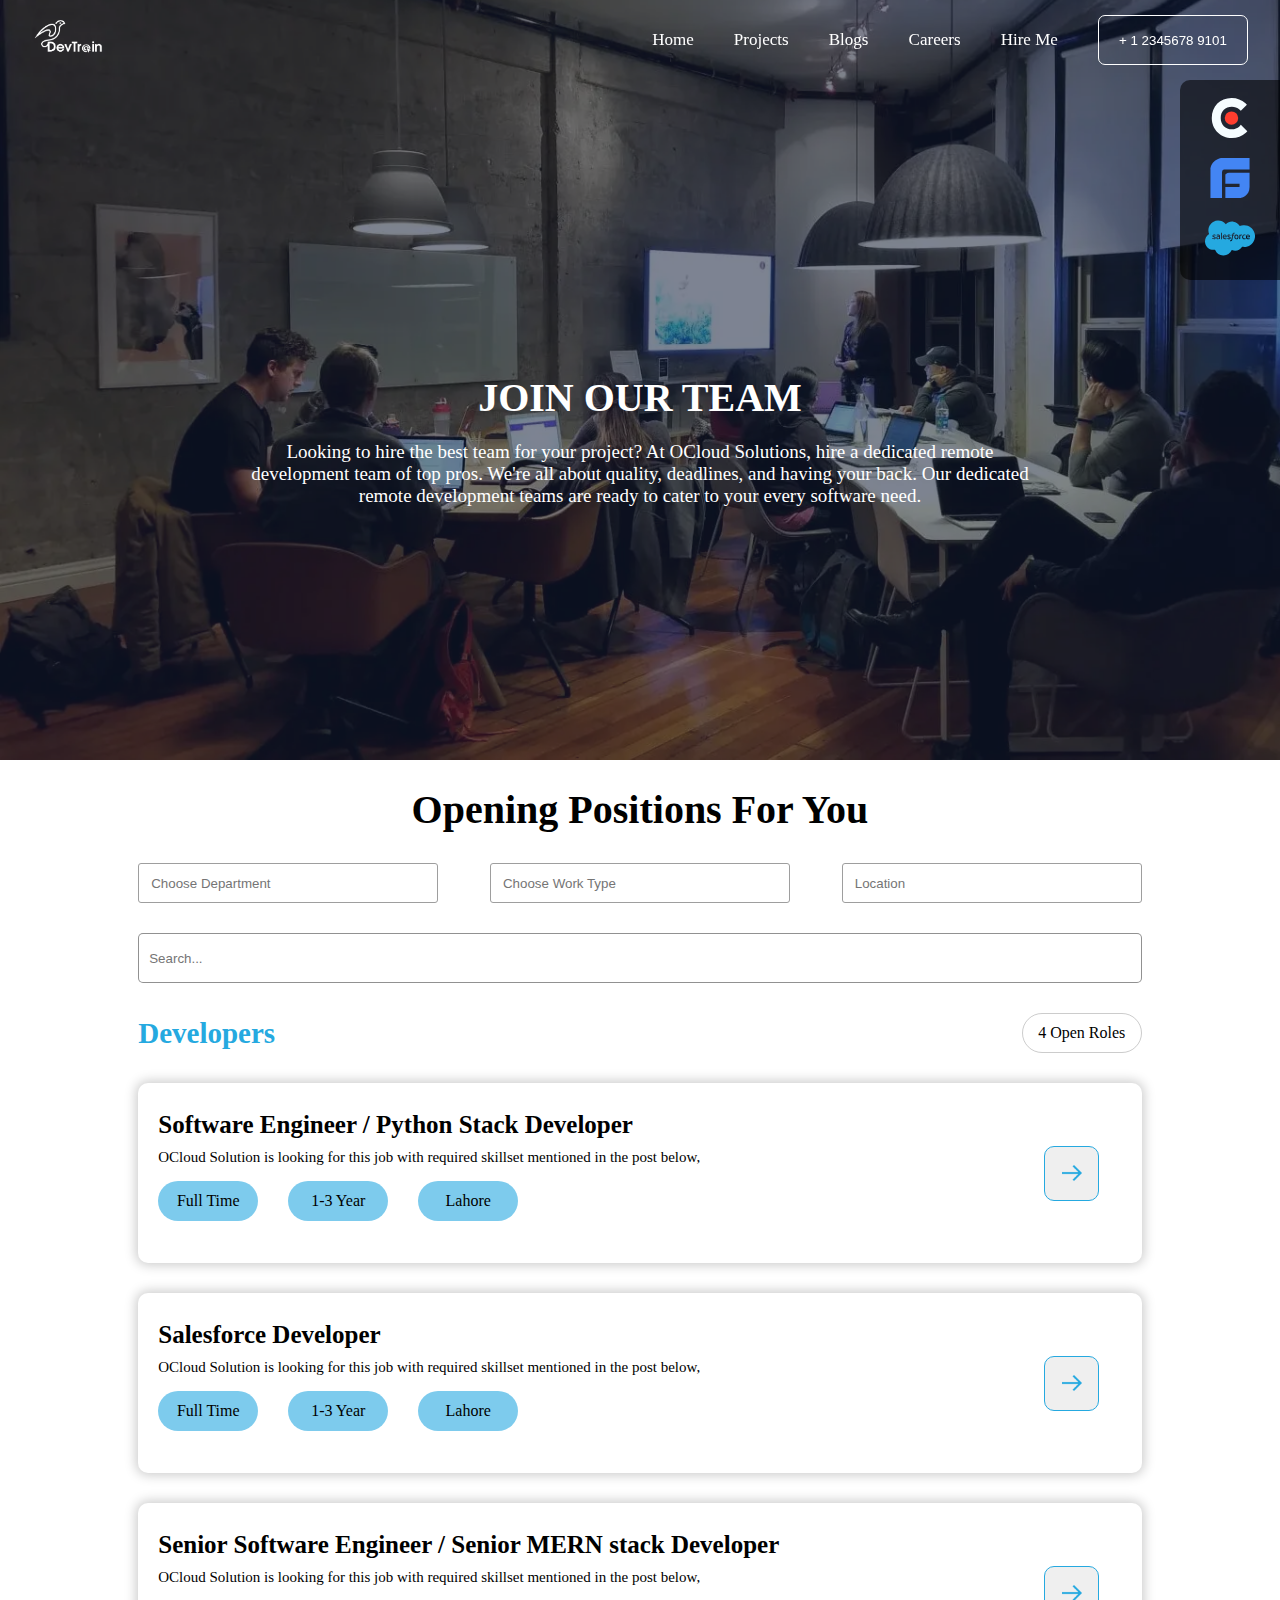
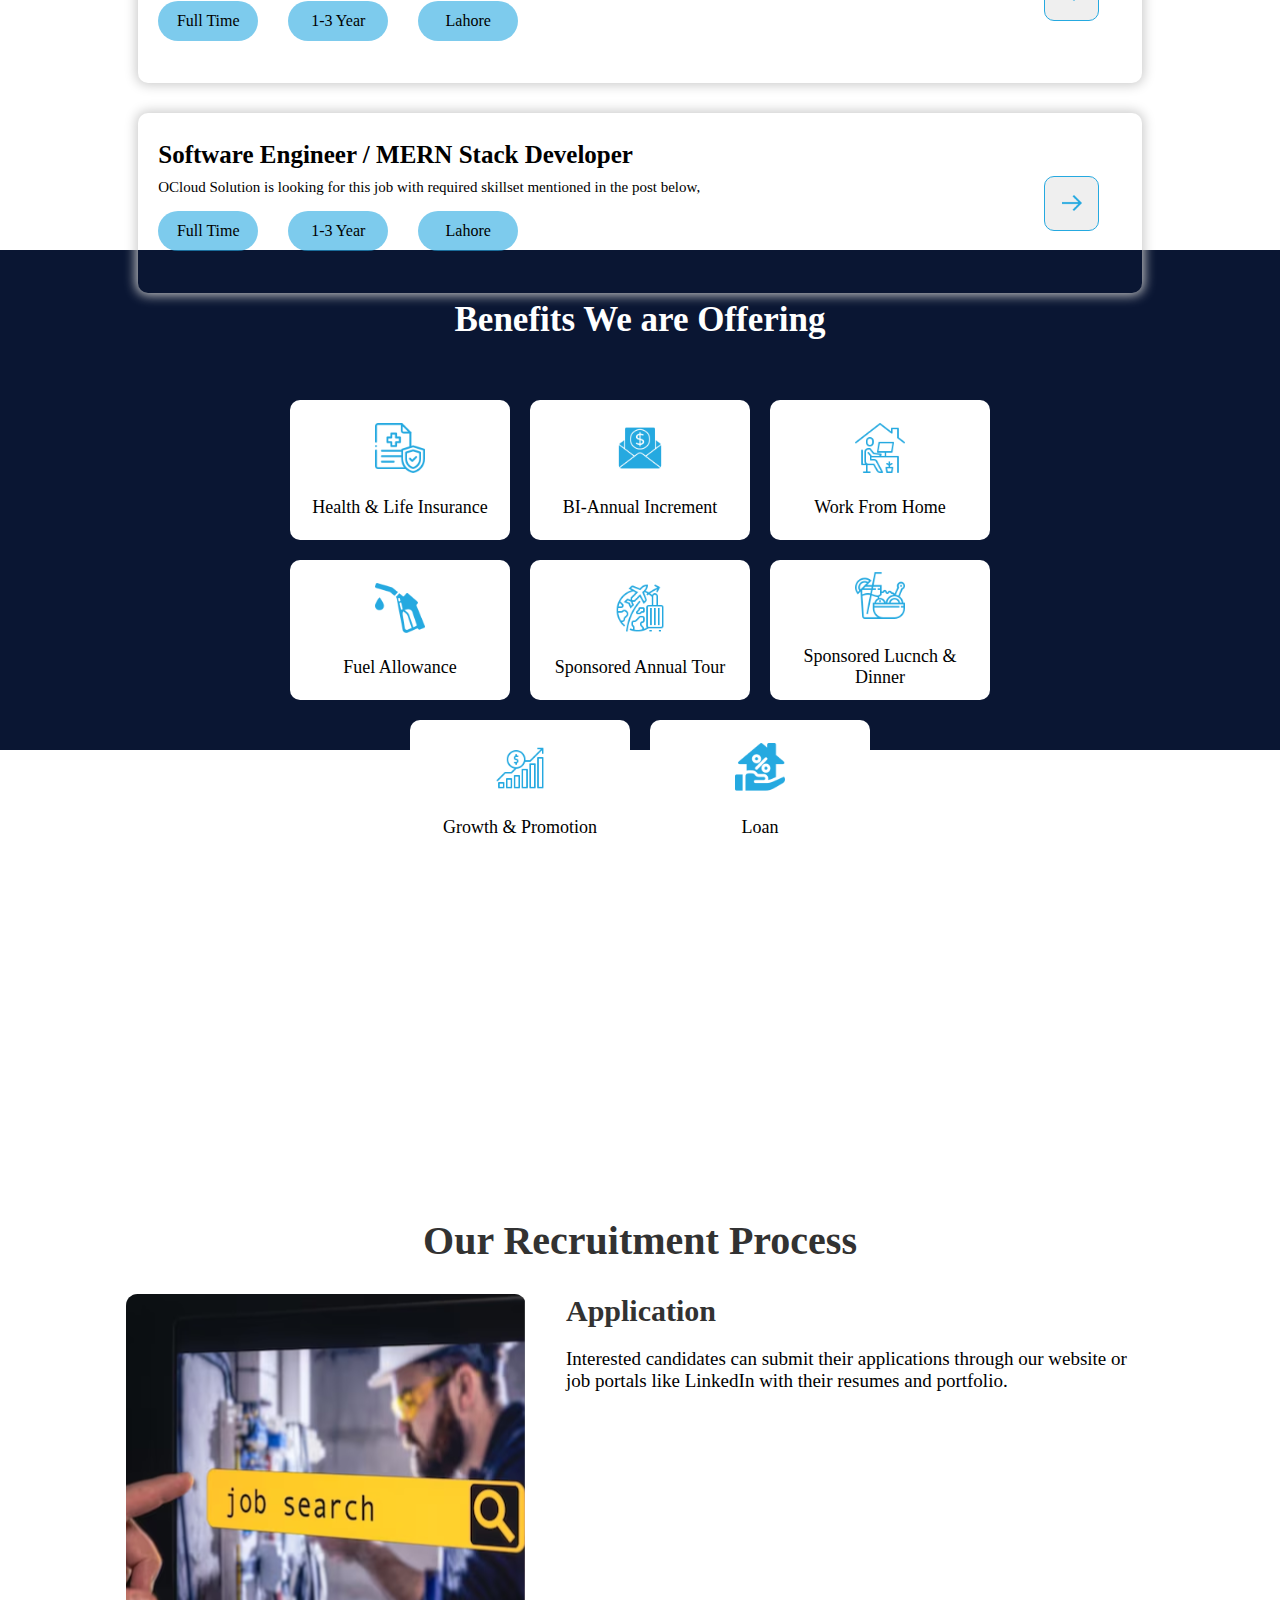
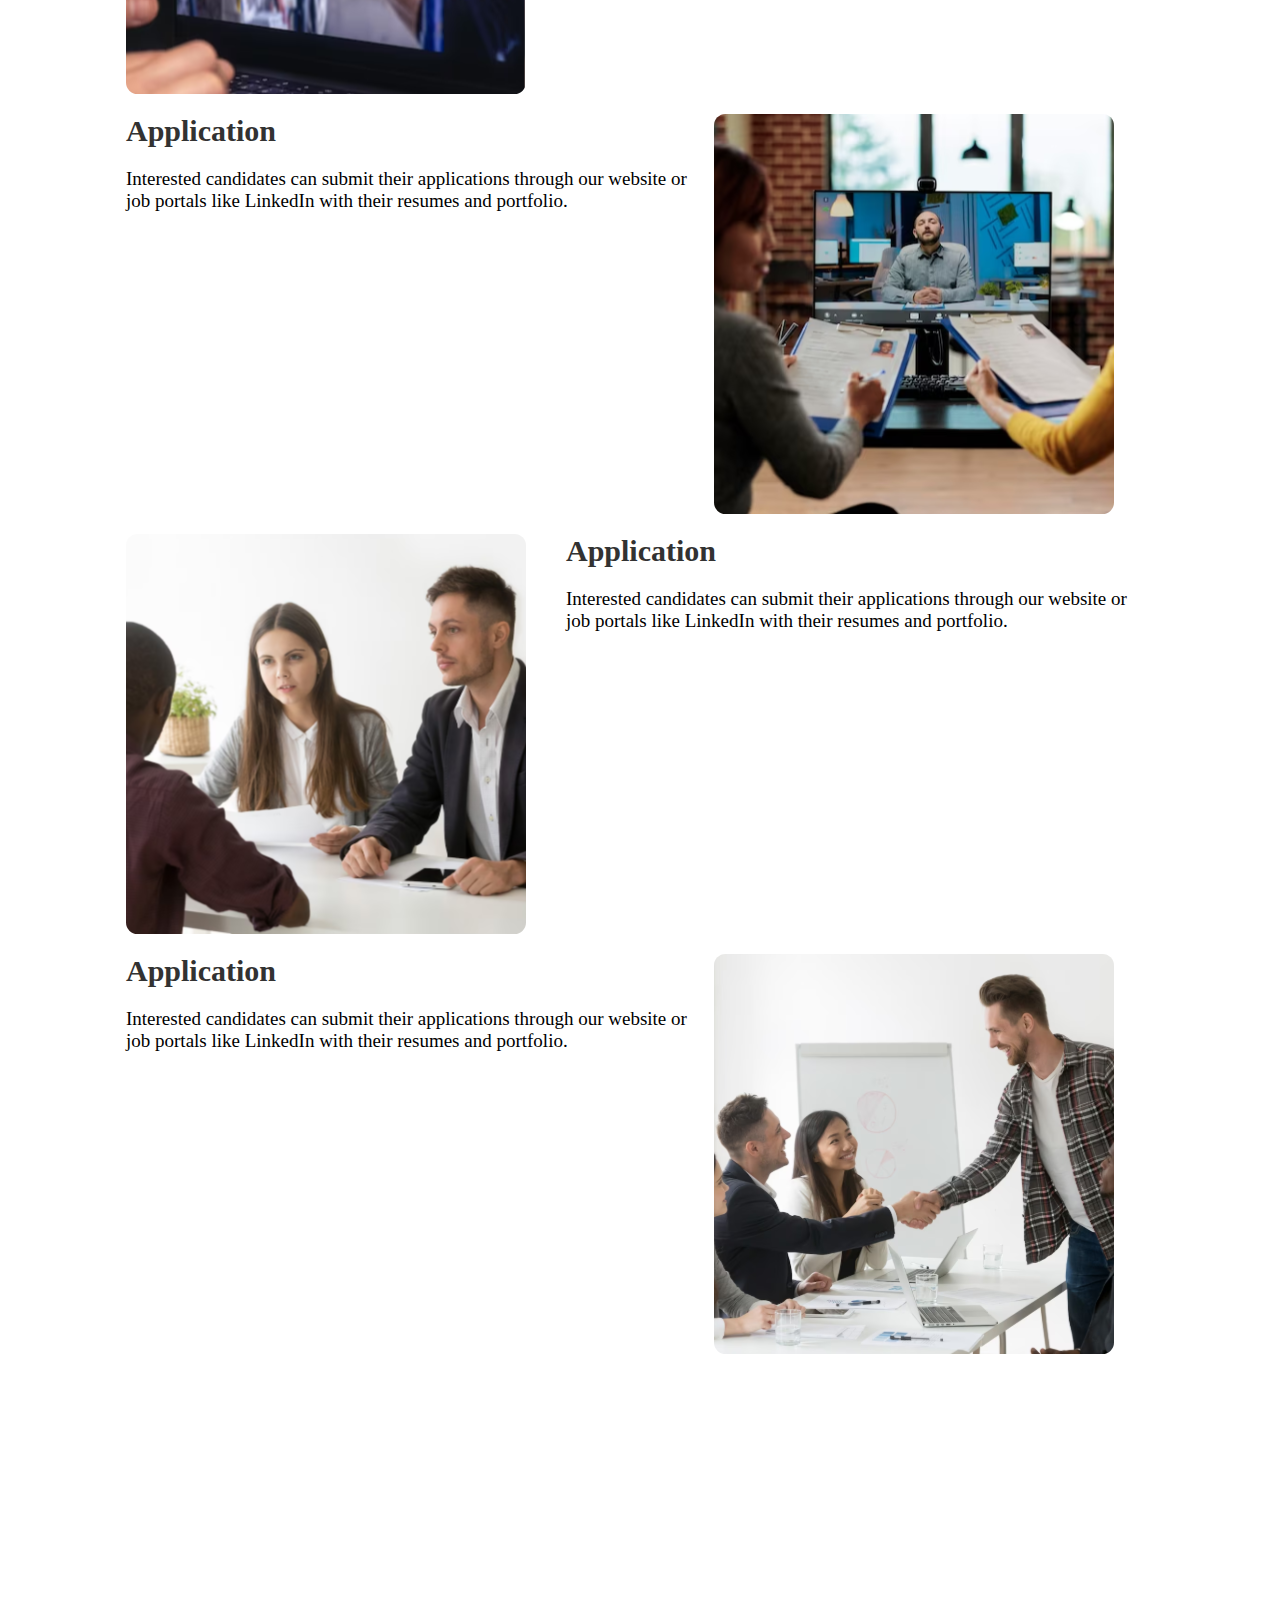
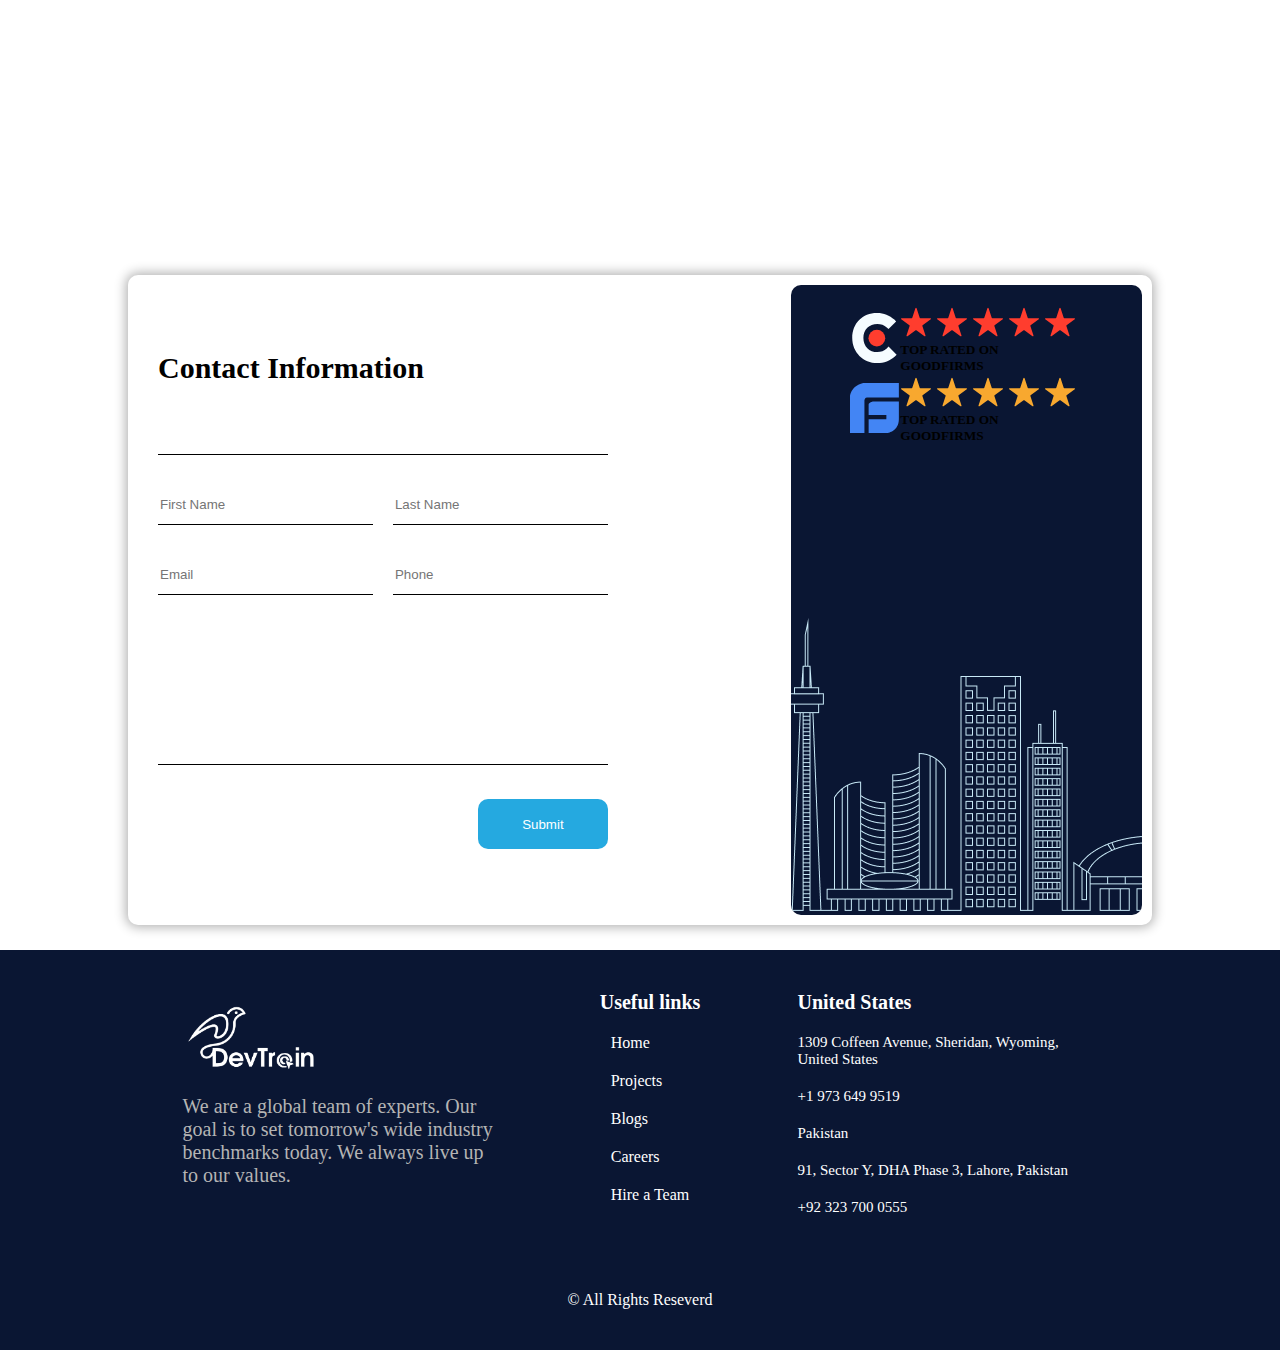
==== career.html @ 9d8e7902 "Add files via upload" ====
<!DOCTYPE html>
<html lang="en">
<head>
    <meta charset="UTF-8">
    <meta name="viewport" content="width=device-width, initial-scale=1.0">
    <title>Document</title>
    <link rel="stylesheet" href="career.css">
</head>
<body>
    <header id="header">
        <nav id="nav">
            <div class="logo">
                <img src="images/Full white logo.png" alt=""> 
            </div>
            <div class="nav-links">
                <ul>
                    <li class="li-item"><a class="btn" href="index.html">Home</a></li>
                    <li class="li-item"><a class="btn" href="project.html">Projects</a></li>
                    <li class="li-item"><a class="btn" href="#">Blogs</a></li>
                    <li class="li-item"><a class="btn" href="career.html">Careers</a></li>
                    <li class="li-item"><a class="btn" href="hire.html">Hire Me</a></li>
                    <li class="li-item"><button class="button">
                        <div>
                            + 1 2345678 9101 
                        </div>
                    </button></li>
                </ul>
            </div>
        </nav>
    </header>



<main>

    <section id="hero">
        <div class="hero">
            <div class="inner-hero">
                <div class="hero-layer">
                    <div class="hero-text">
                        <h2>
                            
                            
                            
                            
                            
                            JOIN OUR TEAM
                            
                            
                            
                            
                            
                            </h2>
                            <span>
                                Looking to hire the best team for your project? At OCloud Solutions, hire a dedicated remote development team of top pros. We're all about quality, deadlines, and having your back. Our dedicated remote development teams are ready to cater to your every software need.
                            </span>
                           
                    </div>
                </div>
            </div>
        </div>
    </section>


<section id="root">
    <div class="root">
        <div class="root-heaing">
            <h2>Opening Positions For You</h2>
        </div>
        <div class="root-content">
            <div class="first">
                <div class="form-input">
                    <input list="mylist" placeholder="Choose Department" name="lis">
                    <datalist id="mylist">
<option value="Administration"></option>
<option value="blog/AI-ML"></option>
<option value="blog/AWS"></option>
<option value="blog/Buisness Transformation"></option>
<option value="blog/cloud Development"></option>
                    </datalist>
                </div>
                <div class="form-input">
                    <input list="mylist1" name="li1" placeholder="Choose Work Type">
                    <datalist id="mylist1">
                        <option value="Web Development">
                        <option value="App Development">
                        <option value="Digital Marketing">
                        <option value="Other">
                    </datalist>
                </div>
                <div class="form-input">
                    <input list="mylist2" name="li2" placeholder="Location">
                    <datalist id="mylist2">
                        <option value="Lahore">
                    </datalist>
                </div>
            </div>
            <div class="second">
                <input type="search" placeholder="Search..." >
            </div>
        </div>
        <div class="root-cards">
            <div class="card-heading">
                <div class="first">

                    <h2>Developers</h2>
                </div>
<div class="second">
  <span>4 Open Roles</span>
</div>
              </div>
            <div class="root-cards2">

             <div class="root-card">
                <div class="first-content">
<div class="first">
    <h4>Software Engineer / Python Stack Developer
    </h4>
    <span>
        OCloud Solution is looking for this job with required skillset mentioned in the post below,


    </span>
</div>
<div class="second">
    <div class="second-card">Full Time</div>
    <div class="second-card">1-3 Year </div>
    <div class="second-card">Lahore</div>
</div>
                </div>
                <div class="second-content">
                    <button>
<img src="right-arrow.png" alt="">
                    </button>
                </div>
             </div>


             <div class="root-card">
                <div class="first-content">
<div class="first">
    <h4>Salesforce Developer</h4>
    <span>
        OCloud Solution is looking for this job with required skillset mentioned in the post below,


    </span>
</div>
<div class="second">
    <div class="second-card">Full Time</div>
    <div class="second-card">1-3 Year </div>
    <div class="second-card">Lahore</div>
</div>
                </div>
                <div class="second-content">
                    <button>
<img src="right-arrow.png" alt="">
                    </button>
                </div>
             </div>



             <div class="root-card">
                <div class="first-content">
<div class="first">
    <h4>Senior Software Engineer / Senior MERN stack Developer</h4>
    <span>
        OCloud Solution is looking for this job with required skillset mentioned in the post below,


    </span>
</div>
<div class="second">
    <div class="second-card">Full Time</div>
    <div class="second-card">1-3 Year </div>
    <div class="second-card">Lahore</div>
</div>
                </div>
                <div class="second-content">
                    <button>
<img src="right-arrow.png" alt="">
                    </button>
                </div>
             </div>






             <div class="root-card">
                <div class="first-content">
<div class="first">
    <h4>Software Engineer / MERN Stack Developer</h4>
    <span>
        OCloud Solution is looking for this job with required skillset mentioned in the post below,


    </span>
</div>
<div class="second">
    <div class="second-card">Full Time</div>
    <div class="second-card">1-3 Year </div>
    <div class="second-card">Lahore</div>
</div>
                </div>
                <div class="second-content">
                    <button>
<img src="right-arrow.png" alt="">
                    </button>
                </div>
             </div>



            </div>
        </div>
    </div>
</section>



<section id="benifits">
    <div class="benifits">
        <div class="benifits-heading">
            <h2>Benefits We are Offering
            </h2>
        </div>
        <div class="benifits-cards">

<div class="card">
    <div class="card-img">
        <img src="health-insurance.png" alt="">
    </div>
    <div class="card-heading">
        <h5>Health & Life Insurance</h5>
    </div>
</div>



<div class="card">
    <div class="card-img">
        <img src="financial-mail.png" alt="">
    </div>
    <div class="card-heading">
        <h5>BI-Annual Increment</h5>
    </div>
</div>

<div class="card">
    <div class="card-img">
        <img src="work-from-home.png" alt="">
    </div>
    <div class="card-heading">
        <h5>Work From Home</h5>
    </div>
</div>
<div class="card">
    <div class="card-img">
        <img src="fuel (1).png" alt="">
    </div>
    <div class="card-heading">
        <h5>Fuel Allowance</h5>
    </div>
</div>

<div class="card">
    <div class="card-img">
        <img src="tourism.png" alt="">
    </div>
    <div class="card-heading">
        <h5>Sponsored Annual Tour</h5>
    </div>
</div>
<div class="card">
    <div class="card-img">
        <img src="dinner.png" alt="">
    </div>
    <div class="card-heading">
        <h5>Sponsored Lucnch & Dinner</h5>
    </div>
</div>
<div class="card">
    <div class="card-img">
        <img src="growth.png" alt="">
    </div>
    <div class="card-heading">
        <h5>Growth & Promotion</h5>
    </div>
</div>
<div class="card">
    <div class="card-img">
        <img src="loan.png" alt="">
    </div>
    <div class="card-heading">
        <h5>Loan</h5>
    </div>
</div>
        </div>
    </div>
</section>

<section id="blogs">
    <div class="blogs">
        <div class="blog-heading">
            <h2>Our Recruitment Process</h2>
        </div>
        <div class="blog-cards">
            <div class="blog-card">
                <div class="first">
                    <img src="blog-img/career-recruitment-application.svg" alt="">
                </div>
                <div class="second">
                    <h2>Application</h2>
                    <span>Interested candidates can submit their applications through our website or job portals like LinkedIn with their resumes and portfolio.</span>
                </div>
            </div>
            <div class="blog-card">
               
                <div class="second">
                    <h2>Application</h2>
                    <span>Interested candidates can submit their applications through our website or job portals like LinkedIn with their resumes and portfolio.</span>
                </div>
                <div class="first">
                    <img src="blog-img/career-recruitment-screening.svg" alt="">
                </div>
            </div>

            <div class="blog-card">
                <div class="first">
                    <img src="blog-img/career-recruitment-technical-interview.svg" alt="">
                </div>  
                <div class="second">
                    <h2>Application</h2>
                    <span>Interested candidates can submit their applications through our website or job portals like LinkedIn with their resumes and portfolio.</span>
                </div>
             
            </div>


            <div class="blog-card">
                
                <div class="second">
                    <h2>Application</h2>
                    <span>Interested candidates can submit their applications through our website or job portals like LinkedIn with their resumes and portfolio.</span>
                </div>
                <div class="first">
                    <img src="blog-img/career-recruitment-onboarding.svg" alt="">
                </div> 
            </div>
        </div>
    </div>
</section>









    <section id="contact">
        <div class="contact">
            <div class="contact_1">
                <div class="contact-heading">
                    <h2>Contact Information</h2>
                </div>
                <div class="contact-form">
                    <div class="form-input">
                        <input list="mylist" name="list" id="list">
                        <datalist id="mylist">
    <option value="Web Development">
    <option value="App Development">
    <option value="Artificial intelligence">
                        </datalist>
                    </div>
                    <div class="form-input">
                        <input type="text" placeholder="First Name">
                        <input type="text" placeholder="Last Name">
                    </div>
                    <div class="form-input">
                        <input type="email" placeholder="Email">
                        <input type="tel" placeholder="Phone">
                    </div>
                    <div class="form-input">
                        <textarea name="" id="">
    
                        </textarea>
                    </div>
                    <div class="form-input">
                        <button>Submit</button>
                    </div>
                </div>
            </div>
            <div class="contact_2">
    <div class="group1">
        <div class="img">
            <div clas="first">
            <img src="images/tag_icon_clutch.svg" alt="">
        </div>
        <div class="content">
            <div class="content-img">
                <img src="images/red_star.svg" alt="">
                <img src="images/red_star.svg" alt="">
                <img src="images/red_star.svg" alt="">
                <img src="images/red_star.svg" alt="">
                <img src="images/red_star.svg" alt="">
            </div>
            <h5>TOP RATED ON GOODFIRMS</h5>
        </div>
    </div>
    <div class="img">
        <div clas="first">
        <img src="images/tag_icon_good_firms.svg" alt="">
    </div>
    <div class="content">
        <div class="content-img">
            <img src="images/yellow_star.svg" alt="">
            <img src="images/yellow_star.svg" alt="">
            <img src="images/yellow_star.svg" alt="">
            <img src="images/yellow_star.svg" alt="">
            <img src="images/yellow_star.svg" alt="">
        </div>
        <h5>TOP RATED ON GOODFIRMS</h5>
    </div>
    </div>
    </div>
    <div class="group2">
        <img src="contact_form_buildings.png" alt="">
    </div>
            </div>
        </div>
    </section>
</main>


<footer id="footer">
    <div class="footer">
        <div class="links">
            <div class="foot-logo"><img src="images/Full white logo.png" alt=""></div>
            <div class="foot-text">
                <p>We are a global team of experts. Our goal is to set tomorrow's wide industry benchmarks today. We always live up to our values.</p>
            </div>
        </div>
        <div class="links">
            <h5>Useful links</h5>
            <div class="links-item">
                <a href="#">Home</a>
                <a href="#">Projects</a>
                <a href="#">Blogs</a>
                <a href="#">Careers</a>
                <a href="#">Hire a Team</a>
            </div>
        </div>
        <div class="links">
            <h5>United States</h5>
            <div class="links-item">
                <span>1309 Coffeen Avenue,
                    Sheridan, Wyoming, United States
                    </span>
                    <span>
                        +1 973 649 9519

                    </span>
                    <span>Pakistan</span>
                    <span>
                        91, Sector Y,
DHA Phase 3, Lahore, Pakistan
                    </span>
                    <span>+92 323 700 0555
                    </span>
            </div>
        </div>
    </div>
    <div class="footer1">
        <span>&copy; All Rights Reseverd</span>
    </div>
</footer>


<div id="side">
    <div class="side">
        <div class="img"> <img src="images/tag_icon_clutch.svg" alt=""></div>
        <div class="img"> <img src="images/goodfirms_footer.svg" alt=""></div>
        <div class="img"> <img src="images/home_deal_salesforce_icon.svg" alt=""></div>
    </div>
</div>


    <script src="index.js"></script>
</body>
</html>
---- career.css ----
*{
    margin: 0;
    padding: 0;
    box-sizing: border-box;
}
#header{
    height: 80px;
    width: 100%;
    display: flex;
    justify-content: center;
    align-items: center;
    position: fixed;
    top: 0;
    z-index: 1999;
    
}
#header.active{
    background-color: white;
    box-shadow: 0px 2px 10px 1px rgb(95, 95, 95);
}

#header #nav{
    display: flex;
    justify-content: space-between;
 align-items: center;
    width: 95%;
}
#header #nav .logo img{
height: 80px;
width: 80px;
object-fit: contain;
}
#header #nav .nav-links{
    width: 49%;
}
#header #nav .nav-links ul{
    display: flex;
    /* width: 70%; */
    justify-content: space-between;
    align-items: center;
}
#header #nav .nav-links ul li{
    list-style: none;
}
#header #nav .nav-links ul li a{
    font-size: 17px;
    text-decoration: none;
    color:white;
}
#header #nav .nav-links ul li a.active {
    color: black;
}
#header #nav .nav-links ul li button{
    height: 50px;
    width: 150px;
    background: transparent;
border-radius: 7px;
color: rgb(255, 255, 255);
border: 1px solid rgb(255, 255, 255);
cursor: pointer;
}

#header #nav .nav-links ul li button.active {
    border: 2px solid  rgb(37,169,224);
    color:  rgb(37,169,224);
}
#header #nav .nav-links ul li button:hover{
    background-color: rgb(37,169,224);
    color: white;



    border-radius: 5px;
    border: 1px solid  rgb(37,169,224);
}
#hero{
    height: 700px;
width: 100%;
display: flex;
justify-content: center;
align-items: center;    
}
.hero{
    position: absolute;
    top: 0;
    height: 80%;
    width: 100%;
    display: flex;
    justify-content: center;
    align-items: center;
}




.inner-hero {
    background: url(careeimages/image.png);
    background-size: cover;
    background-repeat: no-repeat;
    display: flex;
    justify-content: center;
    align-items: center;
    height: 800px;
    width: 100%;
}
.hero-layer{
    height: 100%;
    width: 100%;
    background-color: rgba(19, 30, 56, 0.548);
    display: flex;
    justify-content: center;
    flex-direction: column;
    align-items: center;
}
.hero-text{
 display: flex;
 flex-direction: column;
 width: 800px;
 position: relative;
 top: 80px;
 /* height: 400px; */
 align-items: center;
 text-align: center;
 gap: 20px;
}



.hero-text h2{
        font-size: 40px;
        color: white;
     
}
.hero-text span{
    font-size: 19px;
    color: white;
}


#root{
    height: 1150px;
    width: 100%;
    display: flex;
    justify-content: center;
    align-items: center;
}
.root{
    height: 85%;
    width: 98%;
    display: flex;
    justify-content: start;
    align-items: center;
    flex-direction: column;
    gap: 30px;
}
.root-heaing h2{
    font-size: 40px;
}
.root-content{
    display: flex;
    flex-direction: column;
align-items: center;
gap: 30px;
width: 100%;
}
.root-content .first{
    display: flex;
    justify-content: space-between;
    width:80%;
}

.root-content .first .form-input{
    /* width: 30%; */
}

.root-content .first .form-input input{
    height: 40px ;
    width: 300px;
    border: 1px solid rgb(158, 158, 158);
padding-left: 12px;
border-radius: 3px;
}







.root-content  .second{
    width: 80%;
    input{
        width: 100%;
        height: 50px;
        border: 1px solid rgba(112, 112, 112, 0.767);
        padding-left: 10px;
        border-radius: 5px;
    }
}

















.root-cards{
    width: 80%;
}

.root-cards  .card-heading{
    display: flex;
    justify-content: space-between;
    align-items: center;
}







.root-cards  .card-heading h2{
    color: rgb(37,169,224);
    font-size: 29px;
}
.root-cards  .card-heading .second{
    height: 40px;
    width: 120px;
    display: flex;
    justify-content: center;
    align-items: center;
    border: 1px solid rgba(128, 128, 128, 0.404);
border-radius: 50px;
}
.root-cards{
    width: 80%;
    display: flex;
    flex-direction: column;
    gap: 30px;
}
.root-cards2{
    height: 100vh;
    width: 100%;
display: flex;
flex-direction: column;
gap: 30px;
}
.root-card{
    width: 100%;
    /* border: 1px solid black; */
    height: 180px;
    border-radius: 10px;
    box-shadow: 0px 0px 12px 2px rgb(202, 202, 202);
    display: flex;
    justify-content: space-between;
    align-items: center;
    ;padding: 20px;
}
.root-card .first-content .first{
    display: flex;
    flex-direction: column;
    gap: 10px;
}
.root-card .first-content .first h4{
    font-size: 25px;
}

.root-card .first-content .first span{
    font-size: 15px;
    
}
.root-card .first-content .second{
    display: flex;
    align-items: center;
    height: 70px;
    gap: 30px;
}

.root-card .first-content .second .second-card{
    height: 40px;
    width: 100px;
    background-color:  rgba(37, 168, 224, 0.596);
    display: flex;
    justify-content: center;
    align-items: center;
    border-radius: 30px;
}
.second-content{
    height: 100%;
    width: 100px;
    display: flex;
    justify-content: center;
    align-items: center;
}
.second-content button{
height: 55px;
width: 55px;
border:  1.5px solid #25A9E0;
display: flex;
justify-content: center;
align-items: center;
border-radius: 10px;
cursor: pointer;
}
.second-content button img{
    height: 20px;
    width: 20px;
}




#benifits{
    height: 500px;
    width: 100%;
    display: flex;
background-color: rgb(10,22,51);
    justify-content: center;
    align-items: center;
}




.benifits{
    display: flex;
    flex-direction: column;
    justify-content: center;
    align-items: center;
    /* gap: 10px; */
    height: 90%;
    width: 80%;
}
.benifits .benifits-heading{
    height: 100px;
}

.benifits .benifits-heading h2{
    font-size: 35px;
    color: white;
}
.benifits .benifits-cards{
    display: flex;
    flex-direction: row;
    justify-content:center ;
    flex-wrap: wrap;
    gap: 20px;
    width: 90%;
    height: 300px;
}





.benifits .benifits-cards  .card{
    display: flex
    ;
    flex-direction: column;
    justify-content: center;
    gap: 20px;
    align-items: center;
    width: 220px;
    height: 140px;
    background-color: white;
    padding: 10px;
    border-radius: 10px;
    text-align: center;
}

.benifits .benifits-cards  .card .card-img img{
    height: 50px;
}
.benifits .benifits-cards  .card .card-heading h5{
    font-size: 18px;
    font-weight: 400;
}

#contact{
    height: 700px;
    width: 100%;
    display: flex;
    justify-content: center;
    align-items: center;
}















#blogs{
    height: 300vh;
    width: 100%;
    display: flex;
    justify-content: center;
    flex-direction: column;
    justify-content: center;
}
.blogs{
    height: 90%;
    width: 100%;
    display: flex;
    flex-direction: column;
    justify-content: center;
    align-items: center;
    text-align: center;
}





.blogs .blog-heading h2{
    font-size: 40px;
    color: rgb(50,50,50);
}

.blog-cards{
    height: auto;
    display: flex;
    flex-direction: column;
    padding: 30px;
    gap: 20px;
    width: 85%;
}

.blog-cards .blog-card{
    display: flex;
    justify-content: space-between;
    align-items: start;
width: 100%;
height: 400px;
text-align: start;
}
.blog-cards .blog-card  .first img{
height: 100%;
width: 400px;
object-fit: cover;
margin-right: 40px;
}
.blog-cards .blog-card .second{
    display: flex;
    flex-direction: column;
    gap: 20px;
}
.blog-cards .blog-card .second h2{
    font-size: 30px;
    color: rgb(50,50,50);
}


.blog-cards .blog-card .second span{
    font-size: 19px;

}













.contact{
    height: 650px;
    width: 80%;
    box-shadow: 0px 0px 12px 2px rgb(175, 175, 175);
    display: flex;
    justify-content:space-between;
    align-items: center;
    padding: 10px;
    border-radius: 10px;
}
.contact .contact_1{
    width: 60%;
    display: flex;
flex-direction: column;
    justify-content: center;
    align-items: start;
    height: 80%;
    gap: 30px;
    padding: 20px;
}
input,textarea{
    outline: none;
    border: none;
}



.contact .contact_2{
    width: 35%;
    height: 100%;
    background-color: rgb(10,22,51);
    border-radius: 10px;
    display: flex;
    justify-content: space-between;
    align-items: center;
    flex-direction: column;
    overflow: hidden;
    padding-top: 20px;
}


.contact .contact_2 .group2 img{
object-fit: cover;
}
.contact-heading{
    text-align: start;
}
.contact-heading h2{
    font-size: 30px;
}
.contact-form{
    height: 500px;
    width: 80%;
    display: flex;
    flex-direction: column;
    gap: 30px;
}
.contact-form .form-input{
    width: 100%;
}
.contact-form .form-input:nth-child(1) input{
    width: 100%;
    height: 40px;
    border: none;
    border-bottom: 1px solid black;
}

.contact-form .form-input:nth-child(2) {
    display: flex;
    gap: 20px;
    width: 100%;
    /* height: 40px; */
    /* border: none; */
    /* box-shadow:  0px 0px 6px 2px rgb(184, 184, 184); */
}

.contact-form .form-input:nth-child(2) input {
    display: flex;
    /* gap: 20px; */
    width: 49%;
    height: 40px;
    border: none;
    border-bottom: 1px solid black;
padding-left: 2px;
}


.contact-form .form-input:nth-child(3) {
    display: flex;
    gap: 20px;
    width: 100%;
    /* height: 40px; */
    /* border: none; */
    /* box-shadow:  0px 0px 6px 2px rgb(184, 184, 184); */
}

.contact-form .form-input:nth-child(3) input {
    display: flex;
    /* gap: 20px; */
    width: 49%;
    height: 40px;
    border: none;
    border-bottom: 1px solid black;
    padding-left: 2px;
}
.contact .contact_2{
    width: 35%;
}
.contact-form .form-input:nth-child(4){
    width: 100%;
}
.contact-form .form-input:nth-child(4) textarea{
    height: 140px;
    
    width: 100%;
    border-top:none;
    border-left: none;
    border-right: none;
    border-bottom: 1px solid black;
    /* box-shadow:  0px 0px 6px 2px rgb(184, 184, 184); */
    resize: none;

}
.contact-form .form-input:nth-child(5) button{
    height: 50px;
    width: 130px;
    background-color: rgb(37,169,224); 
    border-radius: 10px;
    border: none;
    color: white;
}
.contact-form .form-input:nth-child(5){
    display: flex;
    justify-content: end;
    align-items: center;
    height: 50px;
}



.contact .contact_2 .group1{
    display: flex;
    flex-direction: column;

    justify-content: center;
    align-items: center;
}
.contact .contact_2 .group1 .img{
    display: flex;
    justify-content: space-between;
    align-items: center;
    width: 100%;
    height: 70px;
}
.contact .contact_2 .group1{
    height: 150px;
    width: 66%;
    display: flex;
    justify-content: start;
    align-items: center;

}
.contact .contact_2 .group1 .img img{
    height: 50px;
    width: 50px;
}
.contact .contact_2 .group1 .content .content-img img{
    height: 30px;
    width: 30px;
    margin: 1px;
}
.contact .contact_2 .group1 .content .content-img {

}





#footer{
    height: 400px;
    width: 100%;
    display: flex;
    justify-content: center;
    align-items: center;
    flex-direction: column;
    background-color: rgb(10,22,51);
    padding: 30px;
}
.footer{
    height: 70%;
    width: 75%;
    display: flex;
    flex-direction: row;
    gap: 30px;
    justify-content: space-between;
    align-items: start;
}
.footer .links .foot-logo img{
    height: 100px;
    width: 150px;
    object-fit: cover;
}
.footer .links .foot-text {
    width: 320px;
    font-size: 20px;
    color: rgb(180, 180, 180);
}
.footer .links .links-item{
    display: flex;
    flex-direction: column;
    gap: 20px;
}
.footer .links .links-item a{
    text-decoration: none
    ;
    color: white;
}
.footer .links:nth-child(2){
    display: flex;
    flex-direction: column;
    align-items: center;
    h5{
        font-size: 20px;
        color: white;margin-bottom: 20px;
    }
}

.footer .links:nth-child(3){
    display: flex;
    flex-direction: column;
    align-items: start;
    width: 300px;
h5{
        font-size: 20px;
        color: white;margin-bottom: 20px;
    }
    span{
        color: white;
        font-size: 15px;
    }
}
.footer1{
    height: 80px;
    width: 100%;
    display: flex;
    justify-content: center;
    align-items: end;
    color: white;
    font-size: 20ps;
}





#side{
    height: 200px;
    width: 100px;
    background-color: rgba(0, 0, 0, 0.568);
    position: fixed;
    top: 80px;
    right: 0;
    display: flex;
    justify-content: center;
    align-items: center;
    border-radius: 10px 0px 0px 10px;
}
.side{
    height: 90%;
    display: flex;
    flex-direction: column;
    justify-content: space-around;
    align-items: center;
}
.side .img img{
    height: 40px;
    width: 50px;
    cursor: pointer;
}
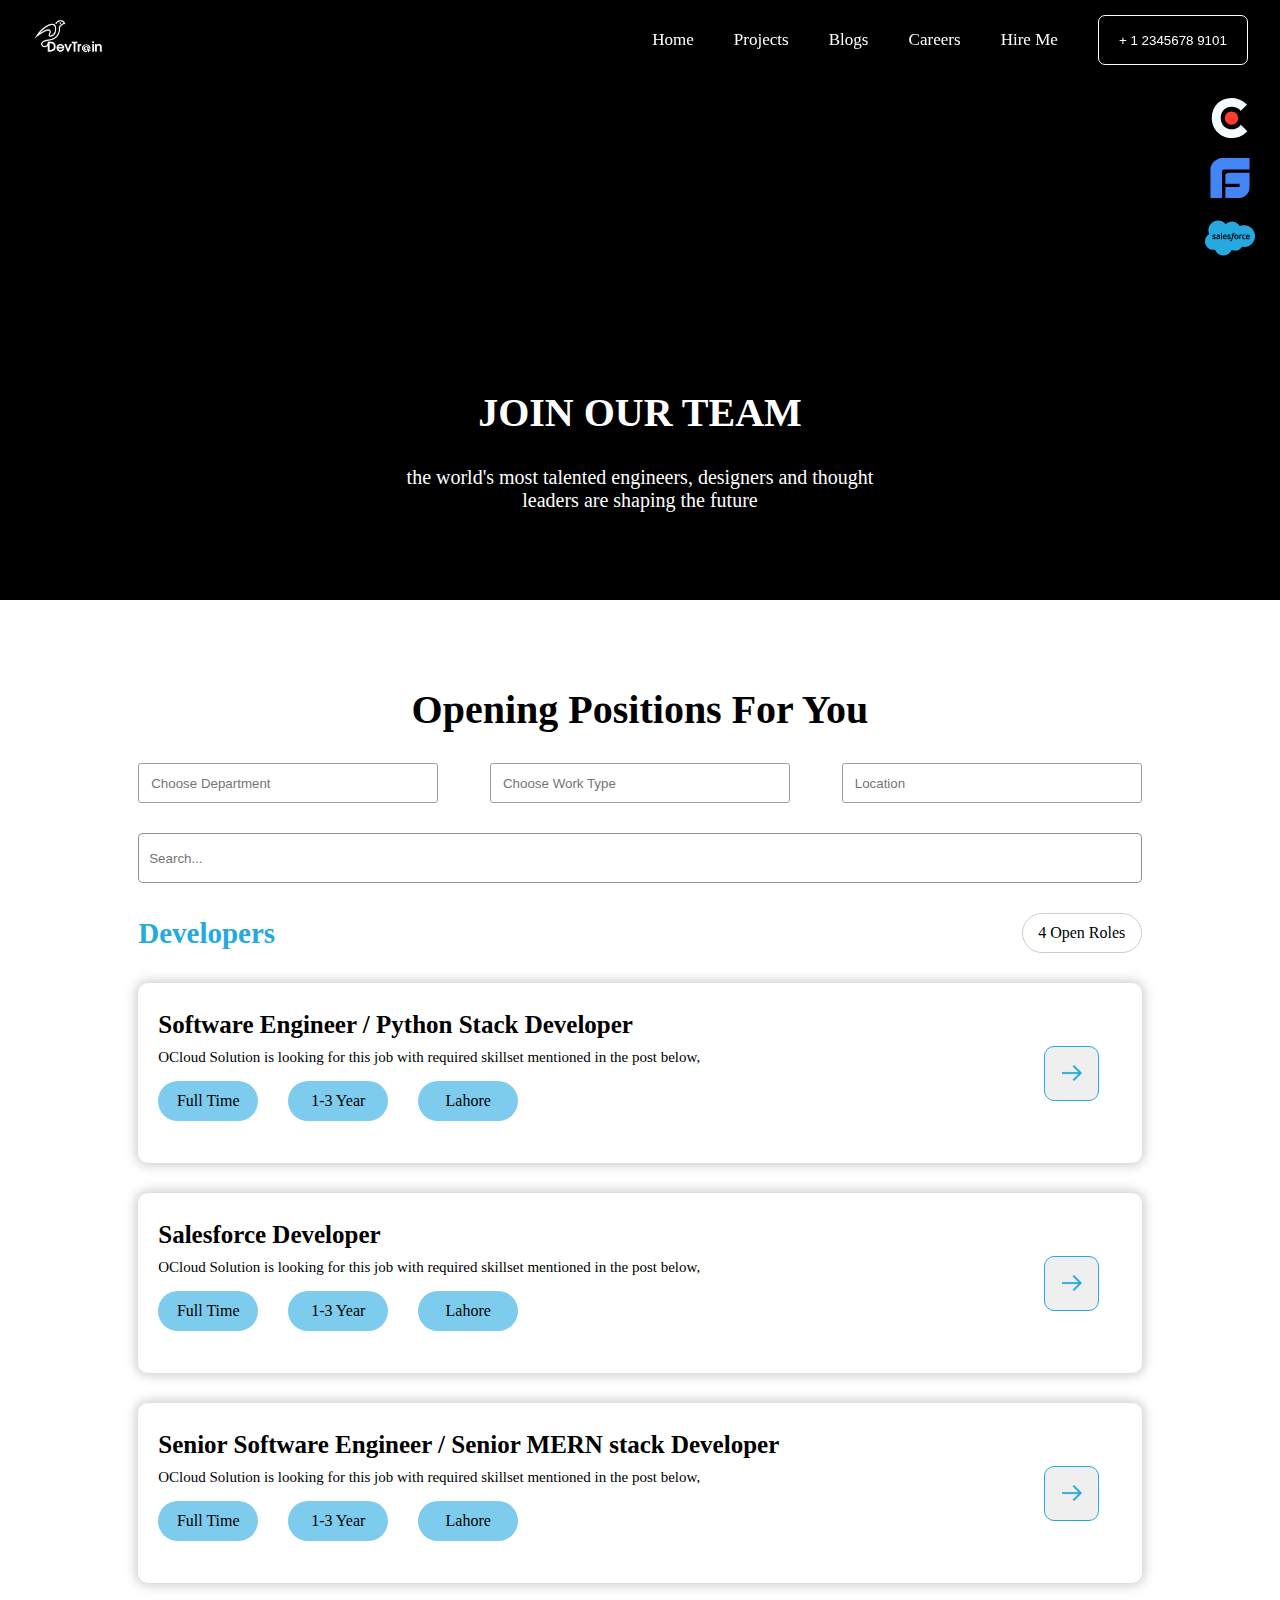
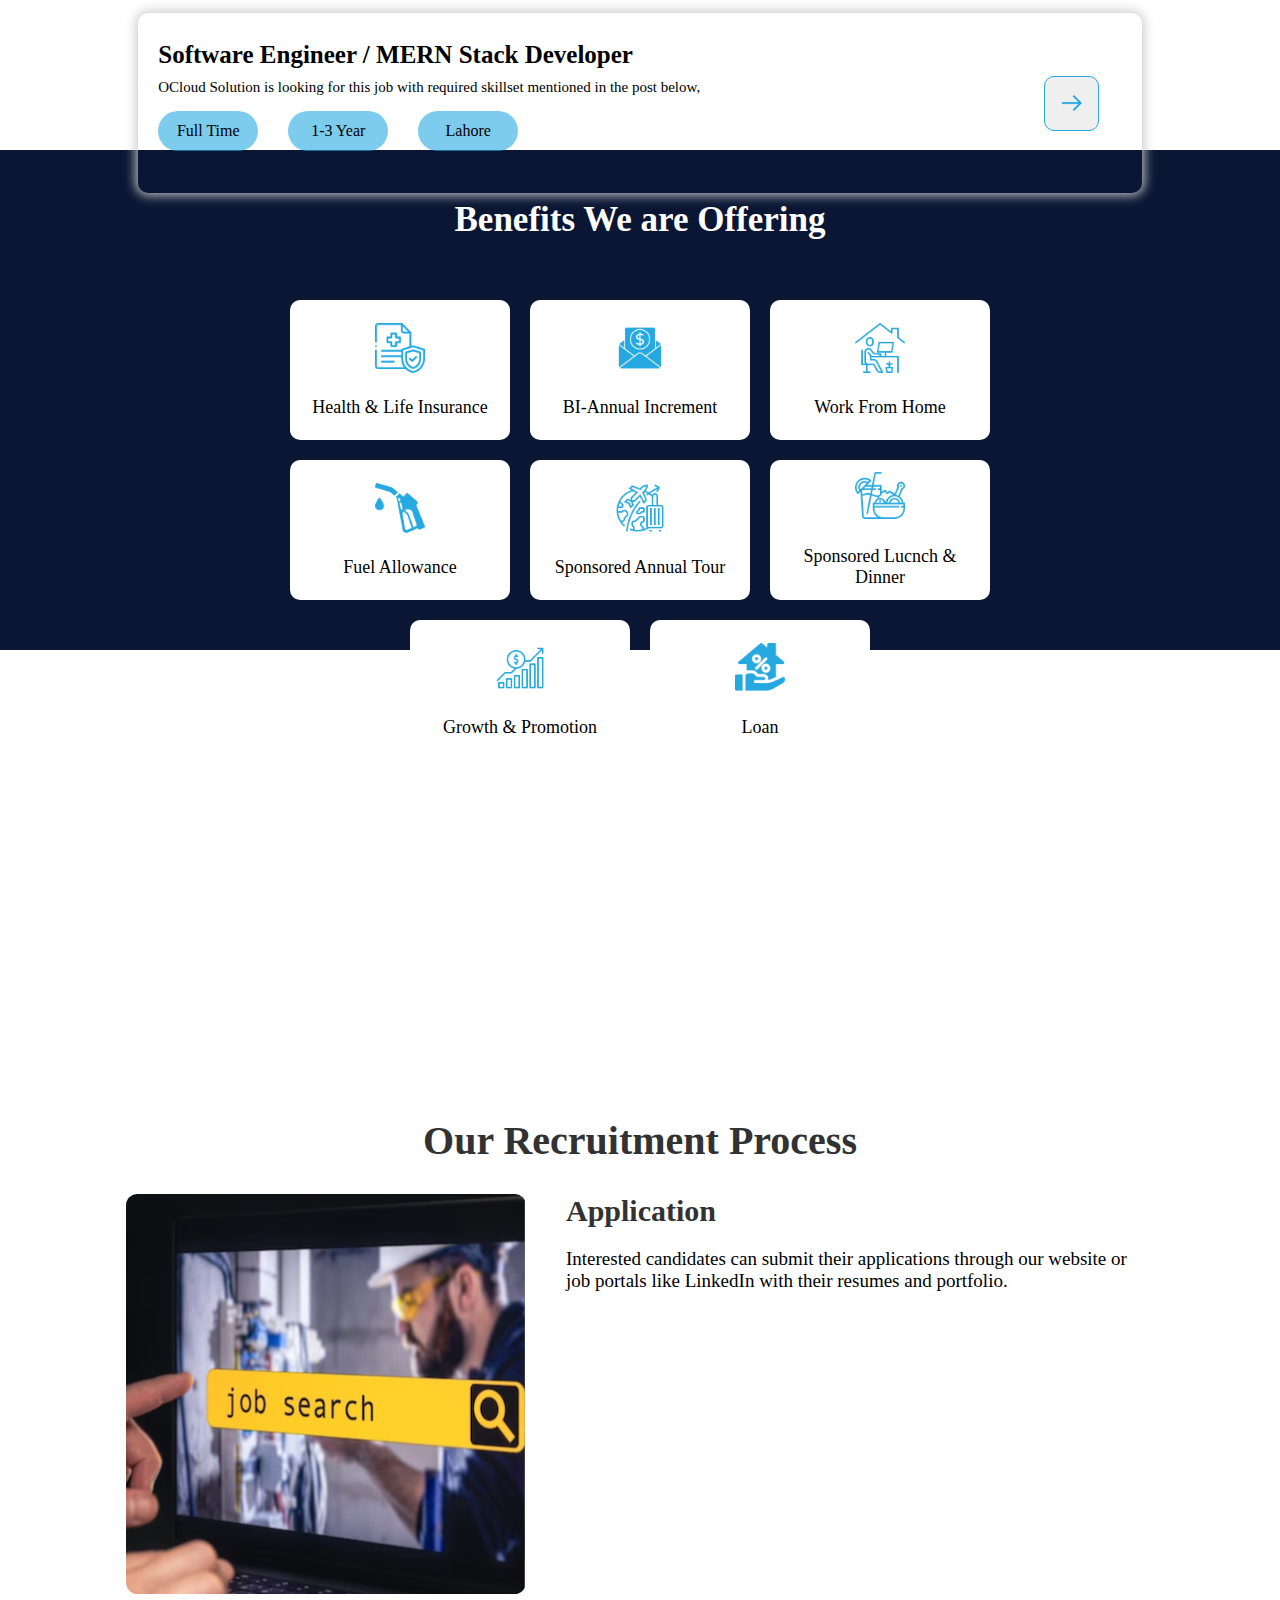
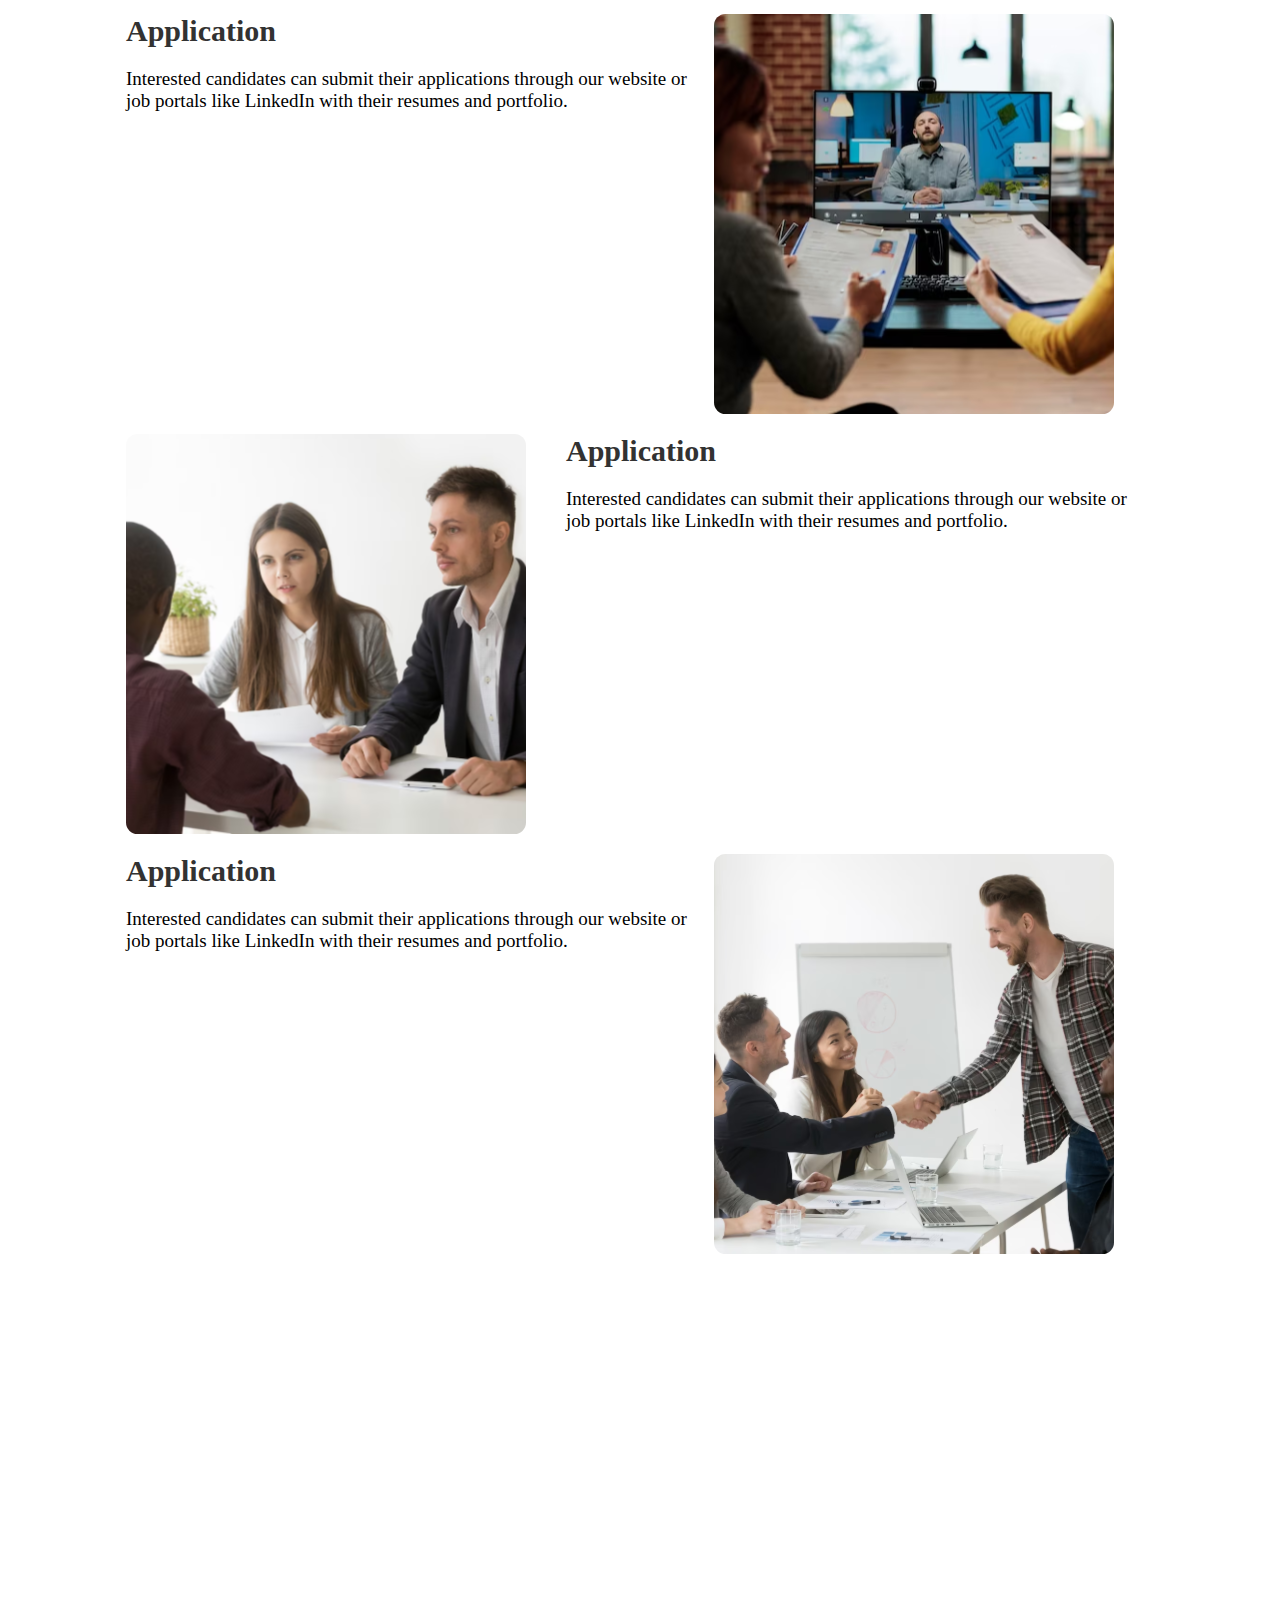
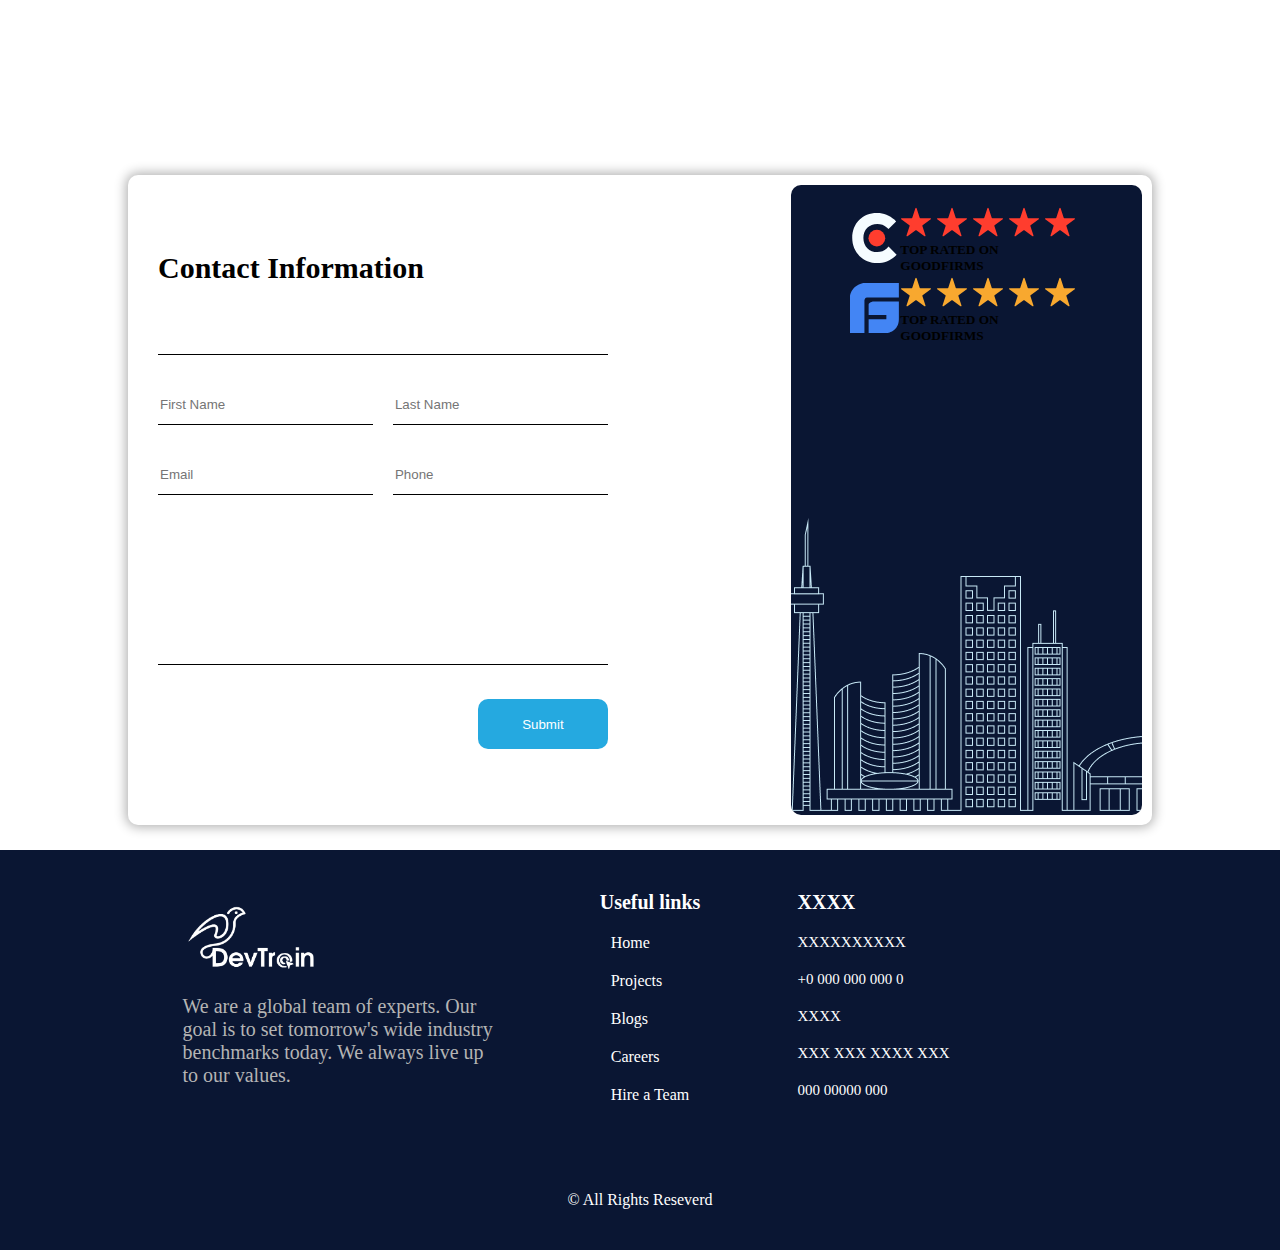
==== commit b63f3675: "Add files via upload" ====
--- a/career.html
+++ b/career.html
@@ -32,31 +32,20 @@
 
 
 <main>
-
     <section id="hero">
         <div class="hero">
-            <div class="inner-hero">
-                <div class="hero-layer">
-                    <div class="hero-text">
-                        <h2>
-                            
-                            
-                            
-                            
-                            
-                            JOIN OUR TEAM
-                            
-                            
-                            
-                            
-                            
-                            </h2>
-                            <span>
-                                Looking to hire the best team for your project? At OCloud Solutions, hire a dedicated remote development team of top pros. We're all about quality, deadlines, and having your back. Our dedicated remote development teams are ready to cater to your every software need.
-                            </span>
-                           
-                    </div>
-                </div>
+            <div class="hero-video">
+                <video loop muted autoplay>
+                    <source src="hi tech global connection lines background 4k H4RDJ9P.mp4">
+                </video>
+            </div>
+            <div class="hero-layer">
+                <div class="hero-text">
+                    <h2>JOIN OUR TEAM</h2>
+                    <span>the world's most talented engineers, designers and thought leaders are shaping the future
+                    </span>
+              </div>
+
             </div>
         </div>
     </section>
@@ -456,21 +445,19 @@
             </div>
         </div>
         <div class="links">
-            <h5>United States</h5>
+            <h5>XXXX</h5>
             <div class="links-item">
-                <span>1309 Coffeen Avenue,
-                    Sheridan, Wyoming, United States
+                <span>XXXXXXXXXX
                     </span>
                     <span>
-                        +1 973 649 9519
+                        +0 000 000 000 0
 
                     </span>
-                    <span>Pakistan</span>
+                    <span>XXXX</span>
                     <span>
-                        91, Sector Y,
-DHA Phase 3, Lahore, Pakistan
+                    XXX XXX  XXXX XXX
                     </span>
-                    <span>+92 323 700 0555
+                    <span>000 00000 000
                     </span>
             </div>
         </div>
--- a/career.css
+++ b/career.css
@@ -72,68 +72,6 @@
 
     border-radius: 5px;
     border: 1px solid  rgb(37,169,224);
-}
-#hero{
-    height: 700px;
-width: 100%;
-display: flex;
-justify-content: center;
-align-items: center;    
-}
-.hero{
-    position: absolute;
-    top: 0;
-    height: 80%;
-    width: 100%;
-    display: flex;
-    justify-content: center;
-    align-items: center;
-}
-
-
-
-
-.inner-hero {
-    background: url(careeimages/image.png);
-    background-size: cover;
-    background-repeat: no-repeat;
-    display: flex;
-    justify-content: center;
-    align-items: center;
-    height: 800px;
-    width: 100%;
-}
-.hero-layer{
-    height: 100%;
-    width: 100%;
-    background-color: rgba(19, 30, 56, 0.548);
-    display: flex;
-    justify-content: center;
-    flex-direction: column;
-    align-items: center;
-}
-.hero-text{
- display: flex;
- flex-direction: column;
- width: 800px;
- position: relative;
- top: 80px;
- /* height: 400px; */
- align-items: center;
- text-align: center;
- gap: 20px;
-}
-
-
-
-.hero-text h2{
-        font-size: 40px;
-        color: white;
-     
-}
-.hero-text span{
-    font-size: 19px;
-    color: white;
 }
 
 
@@ -766,4 +704,77 @@
     height: 40px;
     width: 50px;
     cursor: pointer;
+}
+
+
+#hero{
+    /* position: absolute; */
+    /* top: 0; */
+    height: 600px;
+width: 100%;
+display: flex;
+justify-content: center;
+align-items: center;  
+background-color: #25A9E0;  
+}
+.hero{
+    height: 100%;
+    width: 100%;
+    background-color: black;
+}
+.hero-video{
+    height: 100%;
+   width: 100%; 
+}
+.hero-video video{
+    height: 100%;
+    width: 100%;
+    object-fit: cover;
+}
+
+
+.hero-layer{
+    height: 100%;
+    width: 100%;
+    position: absolute;
+    top: 0;
+    display: flex;
+    justify-content: center;
+    align-items: center;
+}
+.hero-layer .hero-text{
+    display: flex;
+    flex-direction: column;
+   align-items: center;
+    gap: 30px;
+    width: 40%;
+    text-align: center;
+}
+.hero-layer .hero-text h2
+{
+    font-size: 40px;
+    color: white;
+}
+.hero-layer .hero-text span{
+    font-size: 20px;
+    color: white;
+}
+
+.hero-layer .hero-text button{
+    width: 170px;
+    height: 50px;
+    background-color: #25A9E0;
+    border: none;
+    border-radius: 10px;
+}
+.hero-layer .hero-text button {
+    display: flex;
+    justify-content: space-evenly;
+    align-items: center;
+    font-size: 20px;
+    color: white;
+    margin-right: 20px;
+}
+.hero-layer .hero-text button img{
+    height: 25px;
 }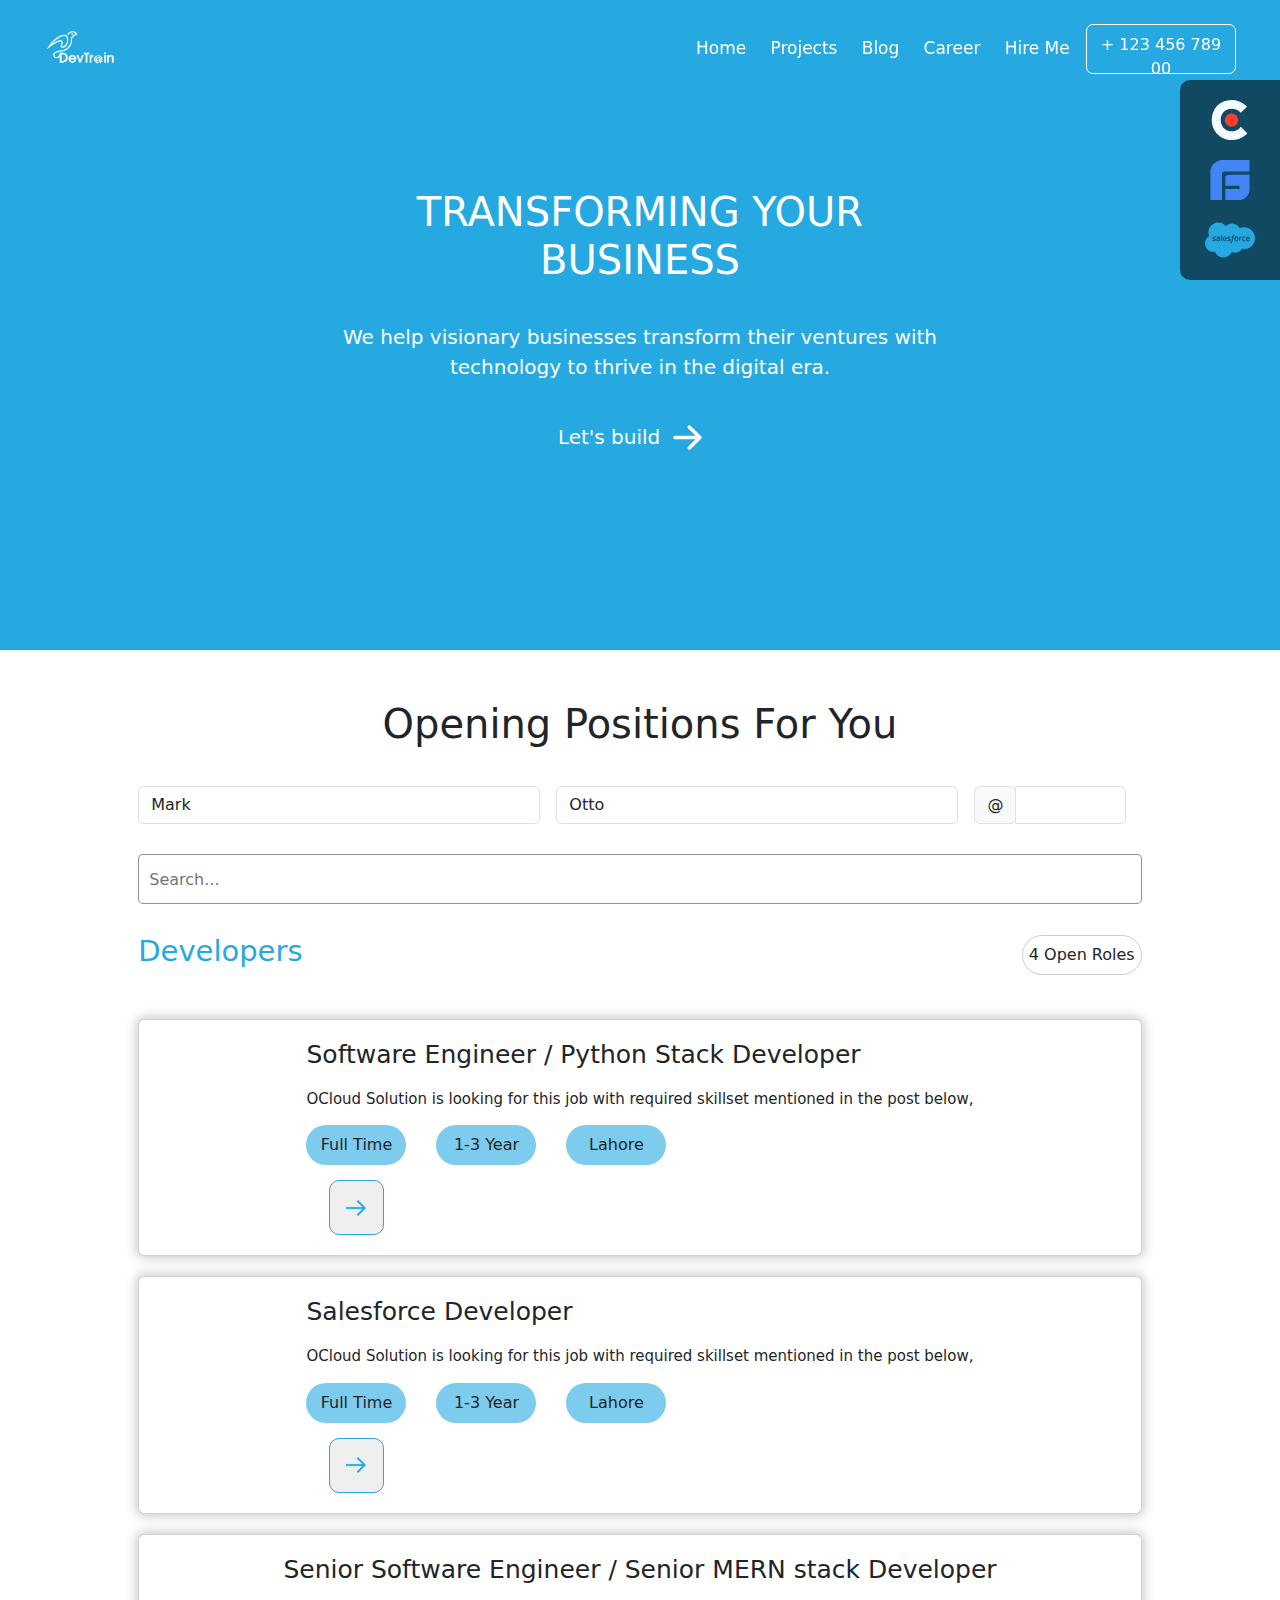
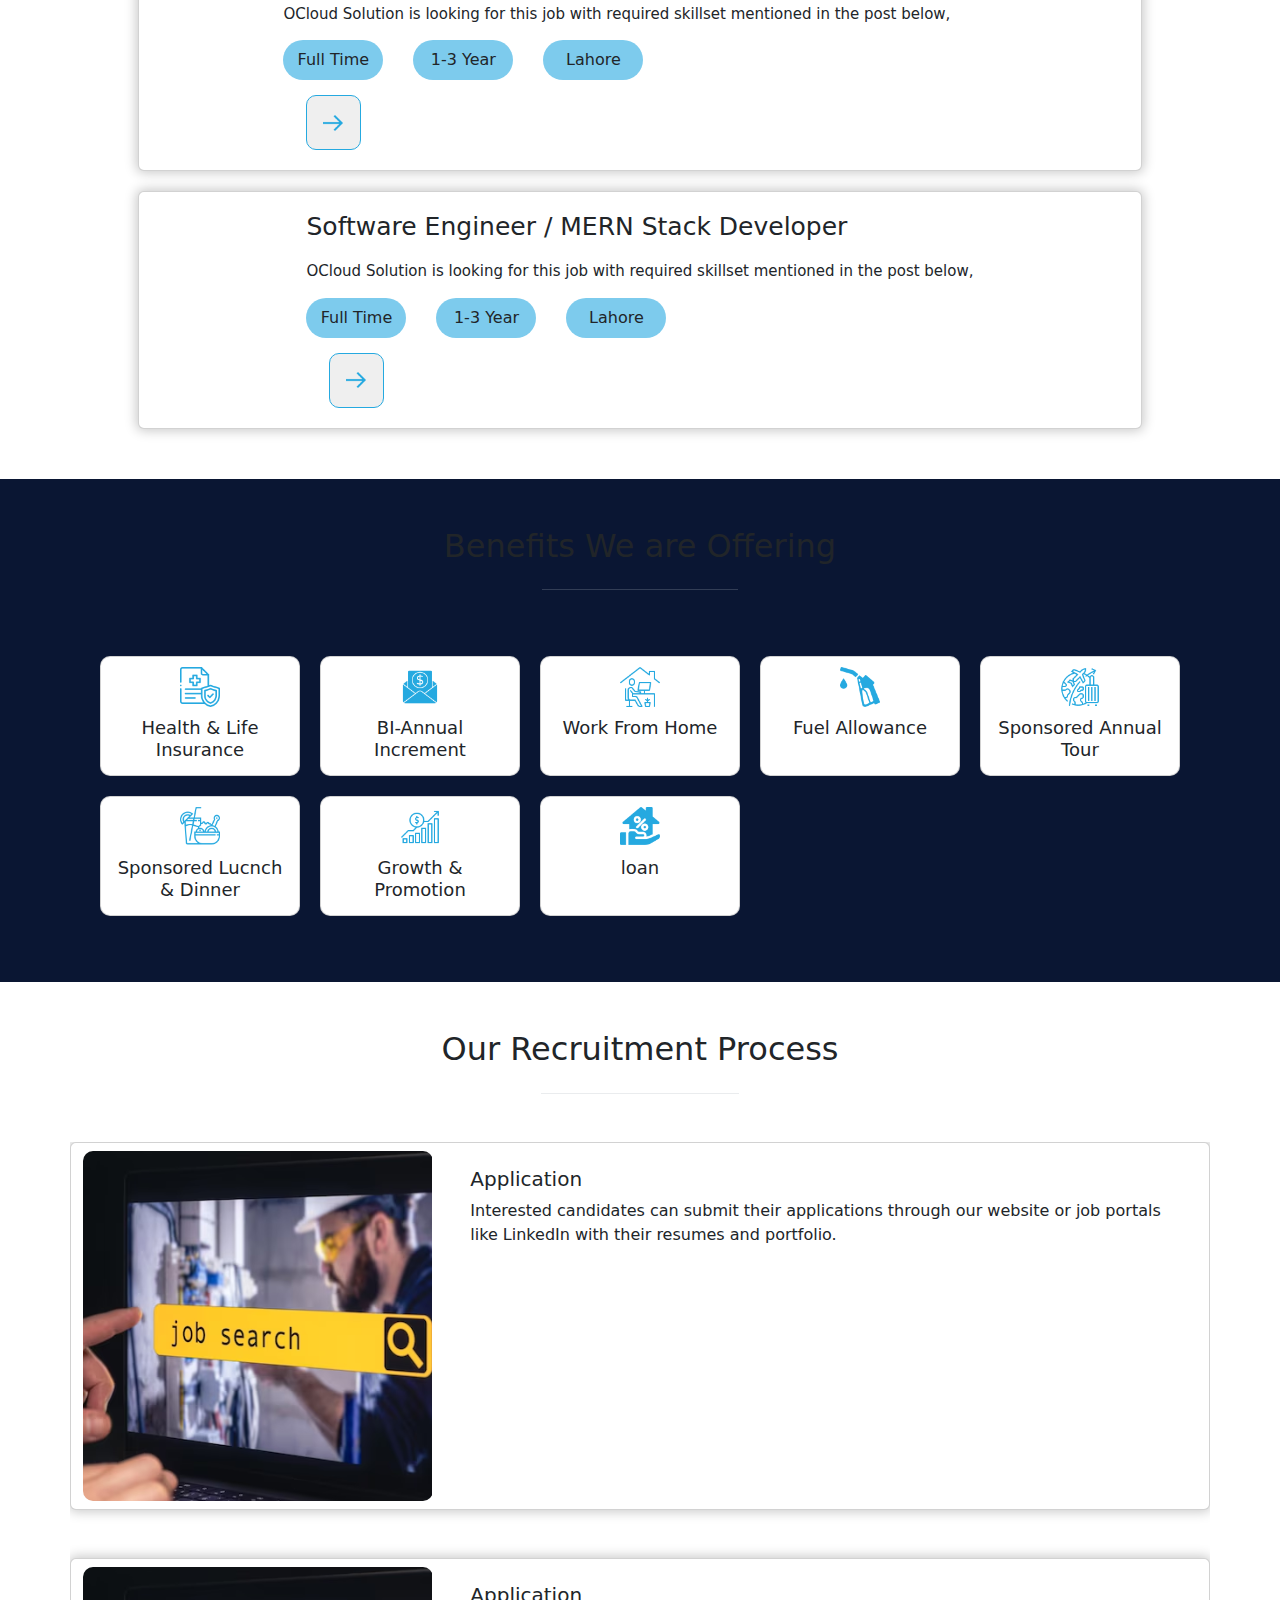
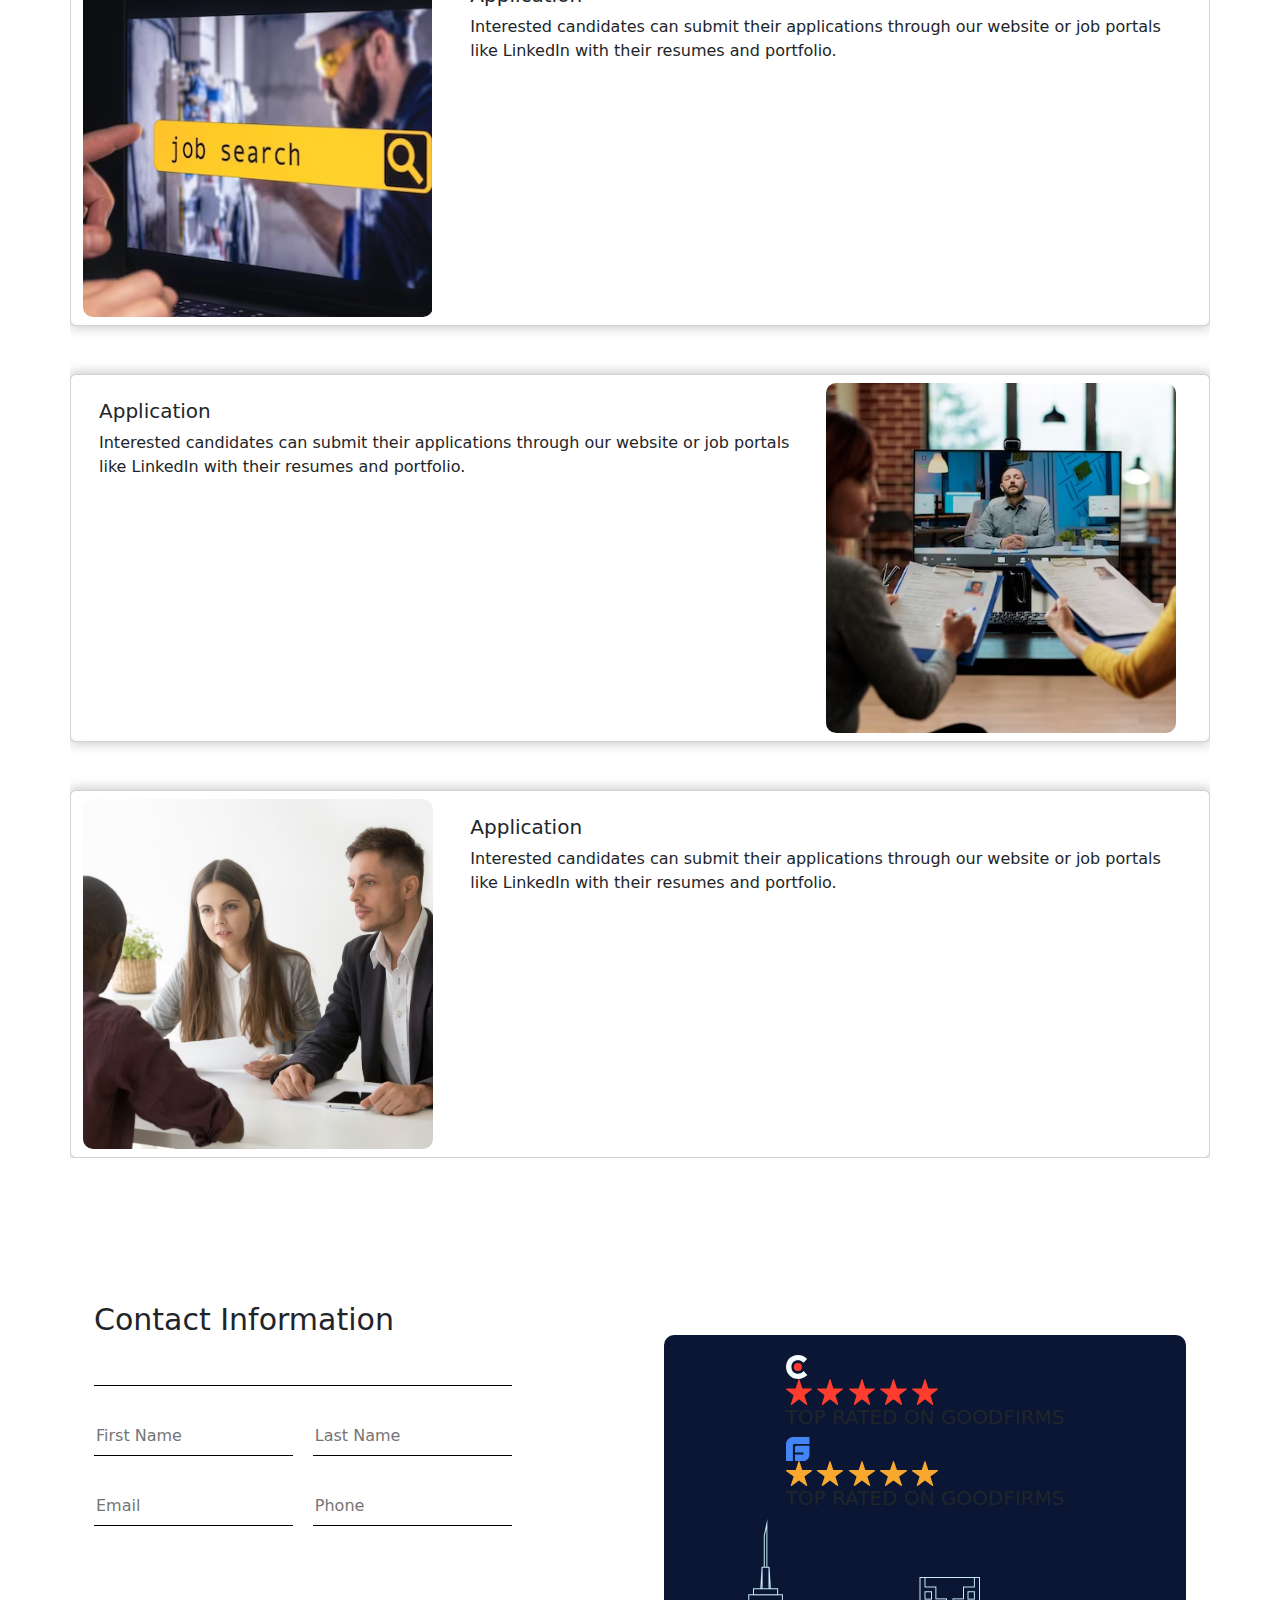
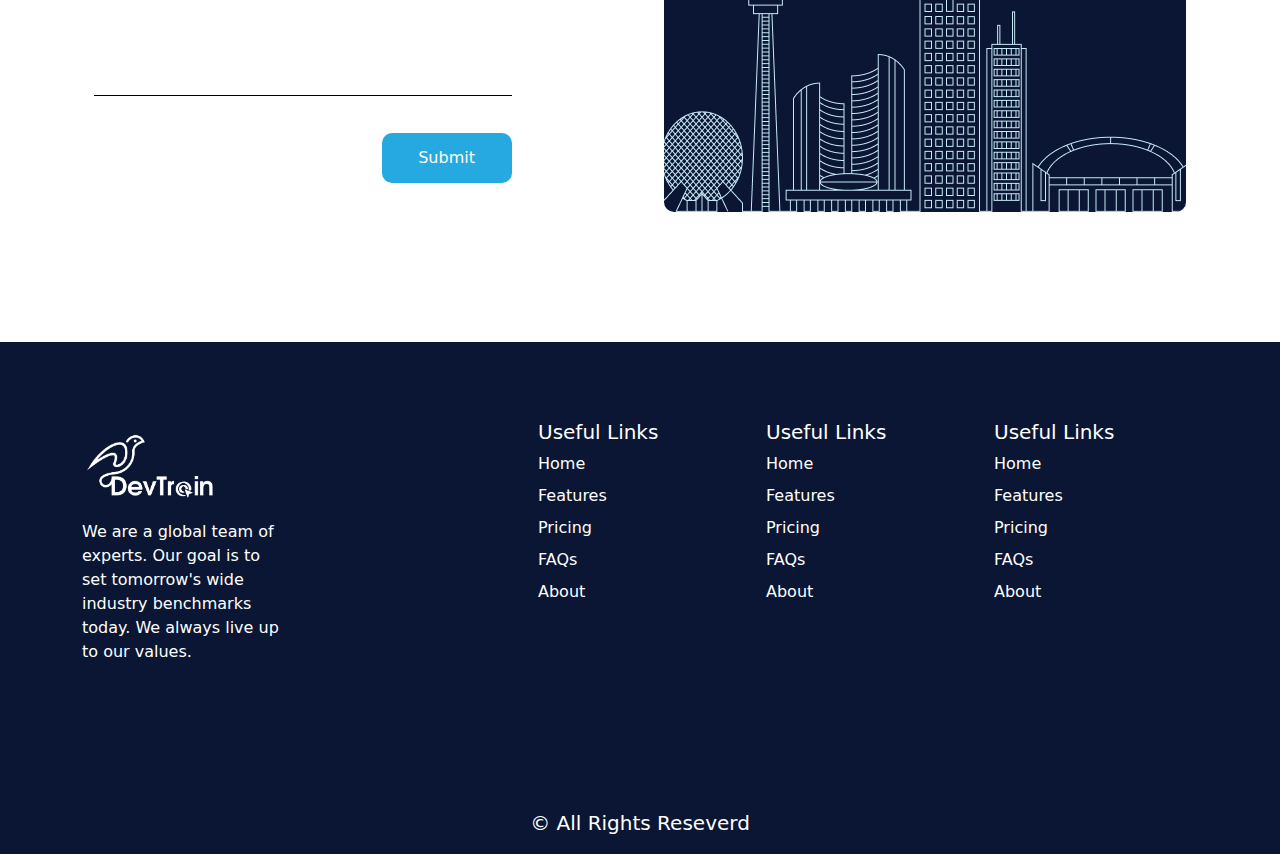
==== commit fc3332be: "Hello world" ====
--- a/career.html
+++ b/career.html
@@ -5,29 +5,47 @@
     <meta name="viewport" content="width=device-width, initial-scale=1.0">
     <title>Document</title>
     <link rel="stylesheet" href="career.css">
+    <link href="https://cdn.jsdelivr.net/npm/bootstrap@5.3.3/dist/css/bootstrap.min.css" rel="stylesheet" integrity="sha384-QWTKZyjpPEjISv5WaRU9OFeRpok6YctnYmDr5pNlyT2bRjXh0JMhjY6hW+ALEwIH" crossorigin="anonymous">
+    
+    <script src="https://cdn.jsdelivr.net/npm/bootstrap@5.3.3/dist/js/bootstrap.bundle.min.js" integrity="sha384-YvpcrYf0tY3lHB60NNkmXc5s9fDVZLESaAA55NDzOxhy9GkcIdslK1eN7N6jIeHz" crossorigin="anonymous"></script>
 </head>
 <body>
-    <header id="header">
-        <nav id="nav">
-            <div class="logo">
+    <header class="navbar navbar-expand-xl py-1" id="header">
+        <nav class="container-fluid" id="nav">
+            <div class="logo navbar-brand">
                 <img src="images/Full white logo.png" alt=""> 
             </div>
-            <div class="nav-links">
-                <ul>
-                    <li class="li-item"><a class="btn" href="index.html">Home</a></li>
-                    <li class="li-item"><a class="btn" href="project.html">Projects</a></li>
-                    <li class="li-item"><a class="btn" href="#">Blogs</a></li>
-                    <li class="li-item"><a class="btn" href="career.html">Careers</a></li>
-                    <li class="li-item"><a class="btn" href="hire.html">Hire Me</a></li>
-                    <li class="li-item"><button class="button">
-                        <div>
-                            + 1 2345678 9101 
-                        </div>
-                    </button></li>
-                </ul>
-            </div>
+          <button class="navbar-toggler" type="button" data-bs-toggle="collapse" data-bs-target="#navbarSupportedContent" aria-controls="navbarSupportedContent" aria-expanded="false" aria-label="Toggle navigation">
+            <span class="navbar-toggler-icon"></span>
+          </button>
+          <div class="collapse nav-links navbar-collapse " id="navbarSupportedContent">
+            <ul class="navbar-nav ms-lg-auto mb-2 mb-lg-0 ">
+              <li class="nav-item">
+                <a class="nav-link" aria-current="page" href="index.html">Home</a>
+              </li>
+              <li class="nav-item">
+                <a class="nav-link" href="project.html">Projects</a>
+              </li>
+              <li class="nav-item">
+                <a class="nav-link" href="#blogss">Blog</a>
+              </li>
+            
+              <li class="nav-item">
+                <a class="nav-link" href="career.html">Career</a>
+              </li>
+             
+              <li class="nav-item">
+                <a class="nav-link" href="hire.html">Hire Me</a>
+              </li>
+            
+              <li class="nav-item">
+                <button class="btn nav-link" type="submit">+ 123 456 789 00</button>
+ 
+              </li>
+            </ul>
+          </div>
         </nav>
-    </header>
+    </header> 
 
 
 
@@ -41,10 +59,12 @@
             </div>
             <div class="hero-layer">
                 <div class="hero-text">
-                    <h2>JOIN OUR TEAM</h2>
-                    <span>the world's most talented engineers, designers and thought leaders are shaping the future
-                    </span>
-              </div>
+                    <h2>TRANSFORMING
+                        YOUR BUSINESS</h2>
+                    <span>We help visionary businesses transform their
+                        ventures with technology to thrive in the digital era.</span>
+                    <button fdprocessedid="2wshbr">Let's build <img src="images/arrow-with-tail-directed-left-white (1).svg" alt=""></button>
+                </div>
 
             </div>
         </div>
@@ -54,35 +74,30 @@
 <section id="root">
     <div class="root">
         <div class="root-heaing">
-            <h2>Opening Positions For You</h2>
+            <h2 class="text-center">Opening Positions For You</h2>
         </div>
         <div class="root-content">
+            
             <div class="first">
-                <div class="form-input">
-                    <input list="mylist" placeholder="Choose Department" name="lis">
-                    <datalist id="mylist">
-<option value="Administration"></option>
-<option value="blog/AI-ML"></option>
-<option value="blog/AWS"></option>
-<option value="blog/Buisness Transformation"></option>
-<option value="blog/cloud Development"></option>
-                    </datalist>
-                </div>
-                <div class="form-input">
-                    <input list="mylist1" name="li1" placeholder="Choose Work Type">
-                    <datalist id="mylist1">
-                        <option value="Web Development">
-                        <option value="App Development">
-                        <option value="Digital Marketing">
-                        <option value="Other">
-                    </datalist>
-                </div>
-                <div class="form-input">
-                    <input list="mylist2" name="li2" placeholder="Location">
-                    <datalist id="mylist2">
-                        <option value="Lahore">
-                    </datalist>
-                </div>
+                <form class="row g-3 needs-validation w-100" novalidate>
+                    <div class="col-md-5">
+                     <input type="text" class="form-control" id="validationCustom01" value="Mark" required>
+               
+                    </div>
+                    <div class="col-md-5">
+                      <input type="text" class="form-control" id="validationCustom02" value="Otto" required>
+                    
+                    </div>
+                    <div class="col-md-2">
+                     <div class="input-group has-validation">
+                        <span class="input-group-text" id="inputGroupPrepend">@</span>
+                        <input type="text" class="form-control" id="validationCustomUsername" aria-describedby="inputGroupPrepend" required>
+                     
+                      </div>
+                    </div>
+
+               
+                  </form>
             </div>
             <div class="second">
                 <input type="search" placeholder="Search..." >
@@ -99,8 +114,119 @@
 </div>
               </div>
             <div class="root-cards2">
-
+                <div class="row row-cols-1 row-cols-md-1 gy-4">
+                    <div class="col gy-3 ">
+                      <div class="card ">
+                        <div class="root-card">
+                            <div class="first-content">
+            <div class="first">
+                <h4>Software Engineer / Python Stack Developer
+                </h4>
+                <span>
+                    OCloud Solution is looking for this job with required skillset mentioned in the post below,
+            
+            
+                </span>
+            </div>
+            <div class="second">
+                <div class="second-card">Full Time</div>
+                <div class="second-card">1-3 Year </div>
+                <div class="second-card">Lahore</div>
+            </div>
+                            </div>
+                            <div class="second-content">
+                                <button>
+            <img src="right-arrow.png" alt="">
+                                </button>
+                            </div>
+                         </div>
+                        </div>
+                      </div> 
+                    </div>
+                    <div class="col">
+                      <div class="card">
+
+                        <div class="root-card">
+                            <div class="first-content">
+            <div class="first">
+                <h4>Salesforce Developer</h4>
+                <span>
+                    OCloud Solution is looking for this job with required skillset mentioned in the post below,
+            
+            
+                </span>
+            </div>
+            <div class="second">
+                <div class="second-card">Full Time</div>
+                <div class="second-card">1-3 Year </div>
+                <div class="second-card">Lahore</div>
+            </div>
+                            </div>
+                            <div class="second-content">
+                                <button>
+            <img src="right-arrow.png" alt="">
+                                </button>
+                            </div>
+                         </div>                        </div>
+                      </div>
+                     
+                    <div class="col">
+                      <div class="card">
+                        
              <div class="root-card">
+                <div class="first-content">
+<div class="first">
+    <h4>Senior Software Engineer / Senior MERN stack Developer</h4>
+    <span>
+        OCloud Solution is looking for this job with required skillset mentioned in the post below,
+
+
+    </span>
+</div>
+<div class="second">
+    <div class="second-card">Full Time</div>
+    <div class="second-card">1-3 Year </div>
+    <div class="second-card">Lahore</div>
+</div>
+                </div>
+                <div class="second-content">
+                    <button>
+<img src="right-arrow.png" alt="">
+                    </button>
+                </div>
+             </div>
+            </div>
+                      </div>
+                   
+                    <div class="col">
+                      <div class="card">
+                        <div class="root-card">
+                            <div class="first-content">
+            <div class="first">
+                <h4>Software Engineer / MERN Stack Developer</h4>
+                <span>
+                    OCloud Solution is looking for this job with required skillset mentioned in the post below,
+            
+            
+                </span>
+            </div>
+            <div class="second">
+                <div class="second-card">Full Time</div>
+                <div class="second-card">1-3 Year </div>
+                <div class="second-card">Lahore</div>
+            </div>
+                            </div>
+                            <div class="second-content">
+                                <button>
+            <img src="right-arrow.png" alt="">
+                                </button>
+                            </div>
+                         </div>
+             </div>
+                      </div>
+                    </div>
+                  </div>
+             <!-- <div class="root-card">
                 <div class="first-content">
 <div class="first">
     <h4>Software Engineer / Python Stack Developer
@@ -200,7 +326,7 @@
                     </button>
                 </div>
              </div>
-
+ -->
 
 
             </div>
@@ -209,8 +335,117 @@
 </section>
 
 
-
-<section id="benifits">
+<section class="py-5 py-xl-8" id="benifits">
+    <div class="container benifits">
+      <div class="row justify-content-md-center">
+        <div class="services-heading">
+          <h2 class="mb-4 text-center">Benefits We are Offering</h2>
+        <hr class="w-50 mx-auto mb-5 mb-xl-9 border-dark-subtle">
+        </div>
+      </div>
+    </div>
+  
+    <div class="container overflow-hidden">
+      <div class="row g-5  m-2 benifits-cards">
+
+        <div class="col-12 col-sm-6 col-lg-3 card">
+            <div class="text-center g-5">
+                <div class="card-img">
+                    <img src="health-insurance.png" alt="">
+                </div>
+                <div class="card-heading">
+                    <h5>Health & Life Insurance</h5>
+                </div>
+               
+
+            </div>
+        </div>
+        <div class="col-12 col-sm-6 col-lg-3 card">
+            <div class="text-center g-5">
+                <div class="card-img">
+                    <img src="financial-mail.png" alt="">
+                </div>
+                <div class="card-heading">
+                    <h5>BI-Annual Increment</h5>
+                </div>
+           
+                
+            </div>
+        </div>
+        <div class="col-12 col-sm-6 col-lg-3 card">
+            <div class="text-center g-5">
+                <div class="card-img">
+                    <img src="work-from-home.png" alt="">
+                </div>
+                <div class="card-heading">
+                    <h5>Work From Home</h5>
+                </div>
+          
+            </div>
+        </div>
+        <div class="col-12 col-sm-6 col-lg-3 card">
+       
+            <div class="text-center g-5">
+                <div class="card-img">
+                    <img src="fuel (1).png" alt="">
+                </div>
+                <div class="card-heading">
+                    <h5>Fuel Allowance
+                    </h5>
+                </div>
+
+            </div>
+        </div>
+        <div class="col-12 col-sm-6 col-lg-3 card">
+            <div class="text-center g-5">
+                <div class="card-img">
+                    <img src="tourism.png" alt="">
+                </div>
+                <div class="card-heading">
+                    <h5>Sponsored Annual Tour</h5>
+                </div>
+               
+                
+            </div>
+        </div>
+        <div class="col-12 col-sm-6 col-lg-3 card">
+            <div class="text-center g-5">
+                <div class="card-img">
+                    <img src="dinner.png" alt="">
+                </div>
+                <div class="card-heading">
+                    <h5>Sponsored Lucnch & Dinner</h5>
+                </div>
+               
+                
+            </div>
+        </div>
+        <div class="col-12 col-sm-6 col-lg-3 card">
+            <div class="text-center g-5">
+                <div class="card-img">
+                    <img src="growth.png" alt="">
+                </div>
+                <div class="card-heading">
+                    <h5>Growth & Promotion</h5>
+                </div>
+               
+                
+            </div>
+        </div>
+        <div class="col-12 col-sm-6 col-lg-3 card">
+            <div class="text-center g-5">
+                <div class="card-img">
+                    <img src="loan.png" alt="">
+                </div>
+                <div class="card-heading">
+                    <h5>loan</h5>
+                </div>
+            </div>
+        </div>
+      </div>
+    </div>
+  </section>
+<!-- <section id="benifits">
     <div class="benifits">
         <div class="benifits-heading">
             <h2>Benefits We are Offering
@@ -289,24 +524,122 @@
 </div>
         </div>
     </div>
-</section>
-
-<section id="blogs">
+</section> -->
+
+<section class="py-5 py-xl-8" id="blogs">
+    <div class="container blogs">
+      <div class="row justify-content-md-center">
+        <div class="services-heading">
+          <h2 class="mb-4 text-center">Our Recruitment Process</h2>
+        <hr class="w-50 mx-auto mb-5 mb-xl-9 border-dark-subtle">
+        </div>
+      </div>
+    </div>
+  
+    <div class="container overflow-hidden">
+      <div class="row gy-5 services-cards">
+        <div class="col-12 col-sm-12 col-lg-12 blog-card card py-2">
+            <div class="row g-0">
+                <div class="col-md-4">
+                  <img src="blog-img/career-recruitment-application.svg" class="img-fluid rounded-start" alt="...">
+                </div>
+                <div class="col-md-8">
+                  <div class="card-body text-start">
+                    <h5 class="card-title">Application</h5>
+                    <p class="card-text">
+                      Interested candidates can submit their applications
+                       through our website or job portals like LinkedIn 
+                       with their resumes and portfolio.</p>
+                
+                  </div>
+                </div>
+              </div>
+        </div>
+        <div class="col-12 col-sm-12 col-lg-12 blog-card card py-2">
+            <div class="row g-0">
+                <div class="col-md-4">
+                  <img src="blog-img/career-recruitment-application.svg" class="img-fluid rounded-start" alt="...">
+                </div>
+                <div class="col-md-8">
+                  <div class="card-body text-start">
+                    <h5 class="card-title">Application</h5>
+                    <p class="card-text">
+                      Interested candidates can submit their applications
+                       through our website or job portals like LinkedIn 
+                       with their resumes and portfolio.</p>
+                
+                  </div>
+                </div>
+              </div>
+        </div>
+        <div class="col-12 col-sm-12 col-lg-12  blog-card card  py-2">
+            <div class="row g-0">
+                
+                <div class="col-md-8">
+                  <div class="card-body text-start">
+                    <h5 class="card-title">Application</h5>
+                    <p class="card-text">
+                      Interested candidates can submit their applications
+                       through our website or job portals like LinkedIn 
+                       with their resumes and portfolio.</p>
+                
+                  </div>
+                
+                </div>
+                <div class="col-md-4">
+                  <img src="blog-img/career-recruitment-screening.svg" class="img-fluid rounded-start" alt="...">
+                </div>
+              </div>
+        </div>
+        <div class="col-12 col-sm-12 col-lg-12  blog-card card py-2">
+            <div class="row g-0">
+                <div class="col-md-4">
+                    <img src="blog-img/career-recruitment-technical-interview.svg" class="img-fluid rounded-start" alt="...">
+                  </div>
+              <div class="col-md-8">
+                <div class="card-body text-start">
+                  <h5 class="card-title">Application</h5>
+                  <p class="card-text">
+                    Interested candidates can submit their applications
+                     through our website or job portals like LinkedIn 
+                     with their resumes and portfolio.</p>
+              
+                </div>
+              
+              </div>
+             
+            </div>
+        </div>
+      
+
+      </div>
+    </div>
+  </section>
+<!-- <section id="blogs">
     <div class="blogs">
         <div class="blog-heading">
             <h2>Our Recruitment Process</h2>
         </div>
         <div class="blog-cards">
-            <div class="blog-card">
+            <div class="blog-card card mb-3">
+               
+              </div>
+            <!-- <div class="blog-card">
                 <div class="first">
                     <img src="blog-img/career-recruitment-application.svg" alt="">
                 </div>
                 <div class="second">
                     <h2>Application</h2>
-                    <span>Interested candidates can submit their applications through our website or job portals like LinkedIn with their resumes and portfolio.</span>
-                </div>
-            </div>
-            <div class="blog-card">
+                    <span>
+                        Interested candidates can submit their applications
+                         through our website or job portals like LinkedIn 
+                         with their resumes and portfolio.</span>
+                </div>
+            </div> -->
+            <!-- <div class="blog-card card mb-3">
+             
+              </div> -->
+            <!-- <div class="blog-card">
                
                 <div class="second">
                     <h2>Application</h2>
@@ -315,9 +648,11 @@
                 <div class="first">
                     <img src="blog-img/career-recruitment-screening.svg" alt="">
                 </div>
-            </div>
-
-            <div class="blog-card">
+            </div> -->
+            <!-- <div class="blog-card card mb-3">
+              
+              </div> -->
+            <!-- <div class="blog-card">
                 <div class="first">
                     <img src="blog-img/career-recruitment-technical-interview.svg" alt="">
                 </div>  
@@ -326,146 +661,174 @@
                     <span>Interested candidates can submit their applications through our website or job portals like LinkedIn with their resumes and portfolio.</span>
                 </div>
              
-            </div>
-
-
-            <div class="blog-card">
-                
-                <div class="second">
-                    <h2>Application</h2>
-                    <span>Interested candidates can submit their applications through our website or job portals like LinkedIn with their resumes and portfolio.</span>
-                </div>
-                <div class="first">
-                    <img src="blog-img/career-recruitment-onboarding.svg" alt="">
-                </div> 
-            </div>
-        </div>
+            </div> -->
+            <!-- <div class="blog-card card mb-3">
+                <div class="row g-0">
+                  
+                  <div class="col-md-8">
+                    <div class="card-body text-start">
+                      <h5 class="card-title">Application</h5>
+                      <p class="card-text">
+                        Interested candidates can submit their applications
+                         through our website or job portals like LinkedIn 
+                         with their resumes and portfolio.</p>
+                  
+                    </div>
+                  
+                  </div>
+                  <div class="col-md-4">
+                    <img src="blog-img/career-recruitment-onboarding.svg" class="img-fluid rounded-start" alt="...">
+                  </div>
+                </div>
+              </div> -->
+
+        <!-- </div>
+    </div>
+</section>  -->
+
+
+
+
+
+
+
+
+
+    
+<section class="container col-xxl-8 px-4 py-5">
+    <div class="row flex-lg-row-reverse align-items-center g-5 py-5">
+      <div class="col-12 col-sm-12 col-lg-6">
+        <div class="contact_2">
+            <div class="group1">
+                <div class="img">
+                    <div clas="first">
+                    <img src="images/tag_icon_clutch.svg" alt="">
+                </div>
+                <div class="content">
+                    <div class="content-img">
+                        <img src="images/red_star.svg" alt="">
+                        <img src="images/red_star.svg" alt="">
+                        <img src="images/red_star.svg" alt="">
+                        <img src="images/red_star.svg" alt="">
+                        <img src="images/red_star.svg" alt="">
+                    </div>
+                    <h5>TOP RATED ON GOODFIRMS</h5>
+                </div>
+            </div>
+            <div class="img">
+                <div clas="first">
+                <img src="images/tag_icon_good_firms.svg" alt="">
+            </div>
+            <div class="content">
+                <div class="content-img">
+                    <img src="images/yellow_star.svg" alt="">
+                    <img src="images/yellow_star.svg" alt="">
+                    <img src="images/yellow_star.svg" alt="">
+                    <img src="images/yellow_star.svg" alt="">
+                    <img src="images/yellow_star.svg" alt="">
+                </div>
+                <h5>TOP RATED ON GOODFIRMS</h5>
+            </div>
+            </div>
+            </div>
+            <div class="group2">
+                <img src="contact_form_buildings.png" alt="">
+            </div>
+                    </div></div>
+      <div class="col-lg-6 col-sm-12 col-12">
+     
+        <div class="contact_1">
+            <div class="contact-heading">
+                <h2>Contact Information</h2>
+            </div>
+            <div class="contact-form">
+                <div class="form-input">
+                    <input list="mylist" name="list" id="list">
+                    <datalist id="mylist">
+<option value="Web Development">
+<option value="App Development">
+<option value="Artificial intelligence">
+                    </datalist>
+                </div>
+                <div class="form-input">
+                    <input type="text" placeholder="First Name">
+                    <input type="text" placeholder="Last Name">
+                </div>
+                <div class="form-input">
+                    <input type="email" placeholder="Email">
+                    <input type="tel" placeholder="Phone">
+                </div>
+                <div class="form-input">
+                    <textarea name="" id="">
+
+                    </textarea>
+                </div>
+                <div class="form-input">
+                    <button>Submit</button>
+                </div>
+            </div>
+        </div>
+    
+      </div>
     </div>
 </section>
 
-
-
-
-
-
-
-
-
-    <section id="contact">
-        <div class="contact">
-            <div class="contact_1">
-                <div class="contact-heading">
-                    <h2>Contact Information</h2>
-                </div>
-                <div class="contact-form">
-                    <div class="form-input">
-                        <input list="mylist" name="list" id="list">
-                        <datalist id="mylist">
-    <option value="Web Development">
-    <option value="App Development">
-    <option value="Artificial intelligence">
-                        </datalist>
-                    </div>
-                    <div class="form-input">
-                        <input type="text" placeholder="First Name">
-                        <input type="text" placeholder="Last Name">
-                    </div>
-                    <div class="form-input">
-                        <input type="email" placeholder="Email">
-                        <input type="tel" placeholder="Phone">
-                    </div>
-                    <div class="form-input">
-                        <textarea name="" id="">
-    
-                        </textarea>
-                    </div>
-                    <div class="form-input">
-                        <button>Submit</button>
-                    </div>
-                </div>
-            </div>
-            <div class="contact_2">
-    <div class="group1">
-        <div class="img">
-            <div clas="first">
-            <img src="images/tag_icon_clutch.svg" alt="">
-        </div>
-        <div class="content">
-            <div class="content-img">
-                <img src="images/red_star.svg" alt="">
-                <img src="images/red_star.svg" alt="">
-                <img src="images/red_star.svg" alt="">
-                <img src="images/red_star.svg" alt="">
-                <img src="images/red_star.svg" alt="">
-            </div>
-            <h5>TOP RATED ON GOODFIRMS</h5>
-        </div>
-    </div>
-    <div class="img">
-        <div clas="first">
-        <img src="images/tag_icon_good_firms.svg" alt="">
-    </div>
-    <div class="content">
-        <div class="content-img">
-            <img src="images/yellow_star.svg" alt="">
-            <img src="images/yellow_star.svg" alt="">
-            <img src="images/yellow_star.svg" alt="">
-            <img src="images/yellow_star.svg" alt="">
-            <img src="images/yellow_star.svg" alt="">
-        </div>
-        <h5>TOP RATED ON GOODFIRMS</h5>
-    </div>
-    </div>
-    </div>
-    <div class="group2">
-        <img src="contact_form_buildings.png" alt="">
-    </div>
-            </div>
-        </div>
-    </section>
 </main>
 
-
 <footer id="footer">
-    <div class="footer">
-        <div class="links">
+    <div class="container">
+        <div class="row row-cols-1 row-cols-sm-2 row-cols-md-5  py-5  ">
+          <div class="col mb-3">
             <div class="foot-logo"><img src="images/Full white logo.png" alt=""></div>
             <div class="foot-text">
                 <p>We are a global team of experts. Our goal is to set tomorrow's wide industry benchmarks today. We always live up to our values.</p>
             </div>
-        </div>
-        <div class="links">
-            <h5>Useful links</h5>
-            <div class="links-item">
-                <a href="#">Home</a>
-                <a href="#">Projects</a>
-                <a href="#">Blogs</a>
-                <a href="#">Careers</a>
-                <a href="#">Hire a Team</a>
-            </div>
-        </div>
-        <div class="links">
-            <h5>XXXX</h5>
-            <div class="links-item">
-                <span>XXXXXXXXXX
-                    </span>
-                    <span>
-                        +0 000 000 000 0
-
-                    </span>
-                    <span>XXXX</span>
-                    <span>
-                    XXX XXX  XXXX XXX
-                    </span>
-                    <span>000 00000 000
-                    </span>
-            </div>
-        </div>
-    </div>
-    <div class="footer1">
+          </div>
+      
+          <div class="col mb-3">
+      
+          </div>
+      
+          <div class="col mb-3">
+            <h5>Useful Links</h5>
+            <ul class="nav flex-column">
+              <li class="nav-item mb-2"><a href="#" class="nav-link p-0 ">Home</a></li>
+              <li class="nav-item mb-2"><a href="#" class="nav-link p-0 ">Features</a></li>
+              <li class="nav-item mb-2"><a href="#" class="nav-link p-0 ">Pricing</a></li>
+              <li class="nav-item mb-2"><a href="#" class="nav-link p-0 ">FAQs</a></li>
+              <li class="nav-item mb-2"><a href="#" class="nav-link p-0 ">About</a></li>
+            </ul>
+          </div>
+      
+          <div class="col mb-3">
+            <h5>Useful Links</h5>
+            <ul class="nav flex-column">
+              <li class="nav-item mb-2"><a href="#" class="nav-link p-0 ">Home</a></li>
+              <li class="nav-item mb-2"><a href="#" class="nav-link p-0 ">Features</a></li>
+              <li class="nav-item mb-2"><a href="#" class="nav-link p-0 ">Pricing</a></li>
+              <li class="nav-item mb-2"><a href="#" class="nav-link p-0 ">FAQs</a></li>
+              <li class="nav-item mb-2"><a href="#" class="nav-link p-0 ">About</a></li>
+            </ul>
+          </div>
+      
+          <div class="col mb-3">
+            <h5>Useful Links</h5>
+            <ul class="nav flex-column">
+              <li class="nav-item mb-2"><a href="#" class="nav-link p-0 ">Home</a></li>
+              <li class="nav-item mb-2"><a href="#" class="nav-link p-0 ">Features</a></li>
+              <li class="nav-item mb-2"><a href="#" class="nav-link p-0 ">Pricing</a></li>
+              <li class="nav-item mb-2"><a href="#" class="nav-link p-0 ">FAQs</a></li>
+              <li class="nav-item mb-2"><a href="#" class="nav-link p-0 ">About</a></li>
+            </ul>
+          </div>
+        </div>
+      </div>
+
+    
+</footer>
+<div class="footer1 py-3">
         <span>&copy; All Rights Reseverd</span>
     </div>
-</footer>
 
 
 <div id="side">
--- a/career.css
+++ b/career.css
@@ -2,88 +2,86 @@
     margin: 0;
     padding: 0;
     box-sizing: border-box;
-}
-#header{
+}#header{
+    height: auto;
+        width: 100%;
+        display: flex;
+        justify-content: center;
+        align-items: center;
+        position: fixed;
+        top: 0;
+        z-index: 1999;
+        
+    }
+    #header.active{
+        background-color: white;
+        box-shadow: 0px 2px 10px 1px rgb(95, 95, 95);
+    }
+    
+    #header #nav{
+        display: flex;
+        justify-content: space-between;
+     align-items: center;
+        width: 95%;
+    }
+    #header #nav .logo img{
     height: 80px;
-    width: 100%;
-    display: flex;
-    justify-content: center;
-    align-items: center;
-    position: fixed;
-    top: 0;
-    z-index: 1999;
-    
-}
-#header.active{
-    background-color: white;
-    box-shadow: 0px 2px 10px 1px rgb(95, 95, 95);
-}
-
-#header #nav{
-    display: flex;
-    justify-content: space-between;
- align-items: center;
-    width: 95%;
-}
-#header #nav .logo img{
-height: 80px;
-width: 80px;
-object-fit: contain;
-}
-#header #nav .nav-links{
-    width: 49%;
-}
-#header #nav .nav-links ul{
-    display: flex;
-    /* width: 70%; */
-    justify-content: space-between;
-    align-items: center;
-}
-#header #nav .nav-links ul li{
-    list-style: none;
-}
-#header #nav .nav-links ul li a{
-    font-size: 17px;
-    text-decoration: none;
-    color:white;
-}
-#header #nav .nav-links ul li a.active {
-    color: black;
-}
-#header #nav .nav-links ul li button{
-    height: 50px;
-    width: 150px;
-    background: transparent;
-border-radius: 7px;
-color: rgb(255, 255, 255);
-border: 1px solid rgb(255, 255, 255);
-cursor: pointer;
-}
-
-#header #nav .nav-links ul li button.active {
-    border: 2px solid  rgb(37,169,224);
-    color:  rgb(37,169,224);
-}
-#header #nav .nav-links ul li button:hover{
-    background-color: rgb(37,169,224);
-    color: white;
-
-
-
-    border-radius: 5px;
-    border: 1px solid  rgb(37,169,224);
-}
-
+    width: 80px;
+    object-fit: contain;
+    }
+    
+    #header #nav .nav-links ul{
+        display: flex;
+        width: 50%;
+        justify-content: space-between;
+        align-items: center;
+    }
+    #header #nav .nav-links ul li{
+        list-style: none;
+    }
+    #header #nav .nav-links ul li a{
+        font-size: 17px;
+        text-decoration: none;
+        color:white;
+    }
+    #header #nav .nav-links ul li a.active {
+        color: black;
+    }
+    #header #nav .nav-links ul li .btn{
+        height: 50px;
+        width: 150px;
+        background: transparent;
+    border-radius: 7px;
+    color: rgb(255, 255, 255);
+    border: 1px solid rgb(255, 255, 255);
+    cursor: pointer;
+    }
+    
+    #header #nav .nav-links ul li .btn.active {
+        border: 2px solid  rgb(37,169,224);
+        color:  rgb(37,169,224);
+    }
+    #header #nav .nav-links ul li .btn:hover{
+        background-color: rgb(37,169,224);
+        color: white;
+    
+    
+    
+        border-radius: 5px;
+        border: 1px solid  rgb(37,169,224);
+    }
+    
 
 #root{
-    height: 1150px;
-    width: 100%;
-    display: flex;
-    justify-content: center;
-    align-items: center;
+    height: auto;
+    width: 100%;
+    display: flex;
+    justify-content: center;
+    align-items: center;
+    padding: 50px 0;
 }
 .root{
-    height: 85%;
+    height: 100%;
     width: 98%;
     display: flex;
     justify-content: start;
@@ -93,6 +91,11 @@
 }
 .root-heaing h2{
     font-size: 40px;
+}
+@media screen and (max-width:600px) {
+    .root-heaing h2{
+        font-size: 30px;
+    }
 }
 .root-content{
     display: flex;
@@ -188,44 +191,45 @@
     gap: 30px;
 }
 .root-cards2{
-    height: 100vh;
+    height: auto;
     width: 100%;
 display: flex;
 flex-direction: column;
-gap: 30px;
-}
-.root-card{
+
+}
+.card{
     width: 100%;
     /* border: 1px solid black; */
-    height: 180px;
+    height: auto;
     border-radius: 10px;
     box-shadow: 0px 0px 12px 2px rgb(202, 202, 202);
     display: flex;
     justify-content: space-between;
     align-items: center;
     ;padding: 20px;
-}
-.root-card .first-content .first{
+    margin-top: 20px;
+}
+.card .first-content .first{
     display: flex;
     flex-direction: column;
     gap: 10px;
 }
-.root-card .first-content .first h4{
+.card .first-content .first h4{
     font-size: 25px;
 }
 
-.root-card .first-content .first span{
+.card .first-content .first span{
     font-size: 15px;
     
 }
-.root-card .first-content .second{
+.card .first-content .second{
     display: flex;
     align-items: center;
     height: 70px;
     gap: 30px;
 }
 
-.root-card .first-content .second .second-card{
+.card .first-content .second .second-card{
     height: 40px;
     width: 100px;
     background-color:  rgba(37, 168, 224, 0.596);
@@ -256,16 +260,54 @@
     width: 20px;
 }
 
-
+@media screen and (max-width:760px) {
+    .second-content button{
+        display: none;
+    }
+.second-content button img{
+    height: 20px;
+    width: 20px;
+}
+
+.card .first-content .first{
+    display: flex;
+    flex-direction: column;
+    gap: 10px;
+}
+.card .first-content .first h4{
+    font-size: 22px;
+}
+
+.card .first-content .first span{
+    font-size: 14px;
+    
+}
+.card .first-content .second{
+    display: flex;
+    align-items: center;
+    height: 80px;
+    gap: 30px;
+}
+
+.card .first-content .second .second-card{
+    height: 40px;
+    width: 80px;
+    background-color:  rgba(37, 168, 224, 0.596);
+    display: flex;
+    justify-content: center;
+    align-items: center;
+    border-radius: 30px;
+    font-size: 13px;
+}
+}
 
 
 #benifits{
-    height: 500px;
-    width: 100%;
-    display: flex;
+    height: auto;
+    width: 100%;
+ 
 background-color: rgb(10,22,51);
-    justify-content: center;
-    align-items: center;
+    
 }
 
 
@@ -302,27 +344,29 @@
 
 
 
-.benifits .benifits-cards  .card{
+.benifits-cards  .card{
     display: flex
     ;
     flex-direction: column;
-    justify-content: center;
-    gap: 20px;
-    align-items: center;
-    width: 220px;
-    height: 140px;
-    background-color: white;
-    padding: 10px;
+    justify-content: space-between;
+    margin: 10px;
+    align-items: center;
+width: 200px;    
+height: 120px;  
+background-color: white;
+box-shadow: none;   
+padding: 10px;
     border-radius: 10px;
     text-align: center;
 }
 
-.benifits .benifits-cards  .card .card-img img{
-    height: 50px;
-}
-.benifits .benifits-cards  .card .card-heading h5{
+.benifits-cards  .card  img{
+    height: 40px;
+}
+.benifits-cards  .card  h5{
     font-size: 18px;
-    font-weight: 400;
+    font-weight: 500;
+    margin-top: 10px;
 }
 
 #contact{
@@ -348,7 +392,7 @@
 
 
 #blogs{
-    height: 300vh;
+    height: auto;
     width: 100%;
     display: flex;
     justify-content: center;
@@ -605,7 +649,7 @@
 
 
 #footer{
-    height: 400px;
+    /* height: 400px; */
     width: 100%;
     display: flex;
     justify-content: center;
@@ -706,11 +750,10 @@
     cursor: pointer;
 }
 
-
 #hero{
     /* position: absolute; */
     /* top: 0; */
-    height: 600px;
+    height: 650px;
 width: 100%;
 display: flex;
 justify-content: center;
@@ -718,36 +761,37 @@
 background-color: #25A9E0;  
 }
 .hero{
-    height: 100%;
-    width: 100%;
-    background-color: black;
+    height: 650px;
+    width: 100%;
+
 }
 .hero-video{
-    height: 100%;
+    height: 650px;
    width: 100%; 
 }
 .hero-video video{
-    height: 100%;
+    height: 650px;
     width: 100%;
     object-fit: cover;
 }
 
 
-.hero-layer{
-    height: 100%;
+.hero-layer {
+    height: 650px;
     width: 100%;
     position: absolute;
     top: 0;
     display: flex;
     justify-content: center;
     align-items: center;
-}
-.hero-layer .hero-text{
-    display: flex;
-    flex-direction: column;
-   align-items: center;
+    /* background-color: rgba(0, 0, 0, 0.856); */
+}
+.hero-layer .hero-text {
+    display: flex;
+    flex-direction: column;
+    align-items: center;
     gap: 30px;
-    width: 40%;
+    width: 50%;
     text-align: center;
 }
 .hero-layer .hero-text h2
@@ -759,7 +803,7 @@
     font-size: 20px;
     color: white;
 }
-
+ 
 .hero-layer .hero-text button{
     width: 170px;
     height: 50px;
@@ -777,4 +821,319 @@
 }
 .hero-layer .hero-text button img{
     height: 25px;
+}
+@media screen and (max-width:580px) {
+    .hero-layer .hero-text h2
+    {
+        font-size: 30px;
+        color: white;
+    }
+    .hero-layer .hero-text span{
+        font-size: 18px;
+        color: white;
+    }
+       
+}
+
+
+
+
+
+/*contact*/
+
+
+
+
+
+.contact{
+    height: 600px;
+    width: 80%;
+    box-shadow: 0px 0px 12px 2px rgb(175, 175, 175);
+
+    padding: 10px;
+    border-radius: 10px;
+}
+.contact .contact_1{
+    
+    display: flex;
+flex-direction: column;
+    justify-content: center;
+    align-items: start;
+    height: 80%;
+    width: 100%;
+    /* gap: 30px; */
+    padding: 20px;
+}
+.contact .contact_1 input,textarea{
+    outline: none;
+    border: none;
+    border-bottom: 1px solid gray;
+}
+
+
+
+.contact_2{
+    width: 100%;
+    height: 90%;
+    background-color: rgb(10,22,51);
+    border-radius: 10px;
+    display: flex;
+    justify-content: space-between;
+    align-items: center;
+    flex-direction: column;
+    overflow: hidden;
+    padding-top: 20px;
+}
+
+
+.contact .contact_2 .group2 img{
+object-fit: cover;
+}
+.contact-heading{
+    text-align: start;
+}
+.contact-heading h2{
+    font-size: 30px;
+}
+.contact-form{
+    /* height: 500px; */
+    width: 80%;
+    display: flex;
+    flex-direction: column;
+    gap: 30px;
+}
+.contact-form .form-input{
+    width: 100%;
+}
+.contact-form .form-input:nth-child(1) input{
+    width: 100%;
+    height: 40px;
+    border: none;
+    border-bottom: 1px solid black;
+}
+
+.contact-form .form-input:nth-child(2) {
+    display: flex;
+    gap: 20px;
+    width: 100%;
+    /* height: 40px; */
+    /* border: none; */
+    /* box-shadow:  0px 0px 6px 2px rgb(184, 184, 184); */
+}
+
+.contact-form .form-input:nth-child(2) input {
+    display: flex;
+    /* gap: 20px; */
+    width: 49%;
+    height: 40px;
+    border: none;
+    border-bottom: 1px solid black;
+padding-left: 2px;
+}
+
+
+.contact-form .form-input:nth-child(3) {
+    display: flex;
+    gap: 20px;
+    width: 100%;
+    /* height: 40px; */
+    /* border: none; */
+    /* box-shadow:  0px 0px 6px 2px rgb(184, 184, 184); */
+}
+
+.contact-form .form-input:nth-child(3) input {
+    display: flex;
+    /* gap: 20px; */
+    width: 49%;
+    height: 40px;
+    border: none;
+    border-bottom: 1px solid black;
+    padding-left: 2px;
+}
+.contact .contact_2{
+    width: 35%;
+}
+.contact-form .form-input:nth-child(4){
+    width: 100%;
+}
+.contact-form .form-input:nth-child(4) textarea{
+    height: 140px;
+    
+    width: 100%;
+    border-top:none;
+    border-left: none;
+    border-right: none;
+    border-bottom: 1px solid black;
+    /* box-shadow:  0px 0px 6px 2px rgb(184, 184, 184); */
+    resize: none;
+
+}
+.contact-form .form-input:nth-child(5) button{
+    height: 50px;
+    width: 130px;
+    background-color: rgb(37,169,224); 
+    border-radius: 10px;
+    border: none;
+    color: white;
+}
+.contact-form .form-input:nth-child(5){
+    display: flex;
+    justify-content: end;
+    align-items: center;
+    height: 50px;
+}
+
+
+
+.contact .contact_2 .group1{
+    display: flex;
+    flex-direction: column;
+
+    justify-content: center;
+    align-items: center;
+}
+.contact .contact_2 .group1 .img{
+    display: flex;
+    justify-content: space-between;
+    align-items: center;
+    width: 100%;
+    height: 70px;
+}
+.contact .contact_2 .group1{
+    height: 150px;
+    width: 66%;
+    display: flex;
+    justify-content: start;
+    align-items: center;
+
+}
+.contact .contact_2 .group1 .img img{
+    height: 50px;
+    width: 50px;
+}
+.contact .contact_2 .group1 .content .content-img img{
+    height: 30px;
+    width: 30px;
+    margin: 1px;
+}
+.contact .contact_2 .group1 .content .content-img {
+
+}
+
+
+#footer{
+    /* height: 400px; */
+    width: 100%;
+    display: flex;
+    justify-content: center;
+    align-items: center;
+    flex-direction: column;
+    background-color: rgb(10,22,51);
+    padding: 30px;
+}
+
+#footer .col .foot-logo img{
+    height: 100px;
+    width: 150px;
+    object-fit: cover;
+}
+.footer .links .foot-text {
+    width: 320px;
+    font-size: 20px;
+    color: rgb(180, 180, 180);
+}
+.footer .links .links-item{
+    display: flex;
+    flex-direction: column;
+    gap: 20px;
+}
+.footer .links .links-item a{
+    text-decoration: none
+    ;
+    color: white;
+}
+.footer .links:nth-child(2){
+    display: flex;
+    flex-direction: column;
+    align-items: center;
+    h5{
+        font-size: 20px;
+        color: white;margin-bottom: 20px;
+    }
+}
+
+.footer .links:nth-child(3){
+    display: flex;
+    flex-direction: column;
+    align-items: start;
+    width: 300px;
+h5{
+        font-size: 20px;
+        color: white;margin-bottom: 20px;
+    }
+    span{
+        color: white;
+        font-size: 15px;
+    }
+}
+.footer1{
+    height: 80px;
+    width: 100%;
+    display: flex;
+    justify-content: center;
+    align-items: end;
+    color: white;
+    background-color: rgb(10,22,51);
+    font-size: 20px;
+}
+
+
+footer .col  {
+    color: white;
+}
+
+footer .col ul li a{
+    color: white;
+}
+
+
+
+
+
+
+
+
+
+
+
+
+
+
+
+
+
+
+
+
+
+
+
+
+
+
+
+
+
+
+
+
+
+
+
+@media screen and (max-width:540px) {
+    
+.root-cards{
+    width: 100%;
+}
+
 }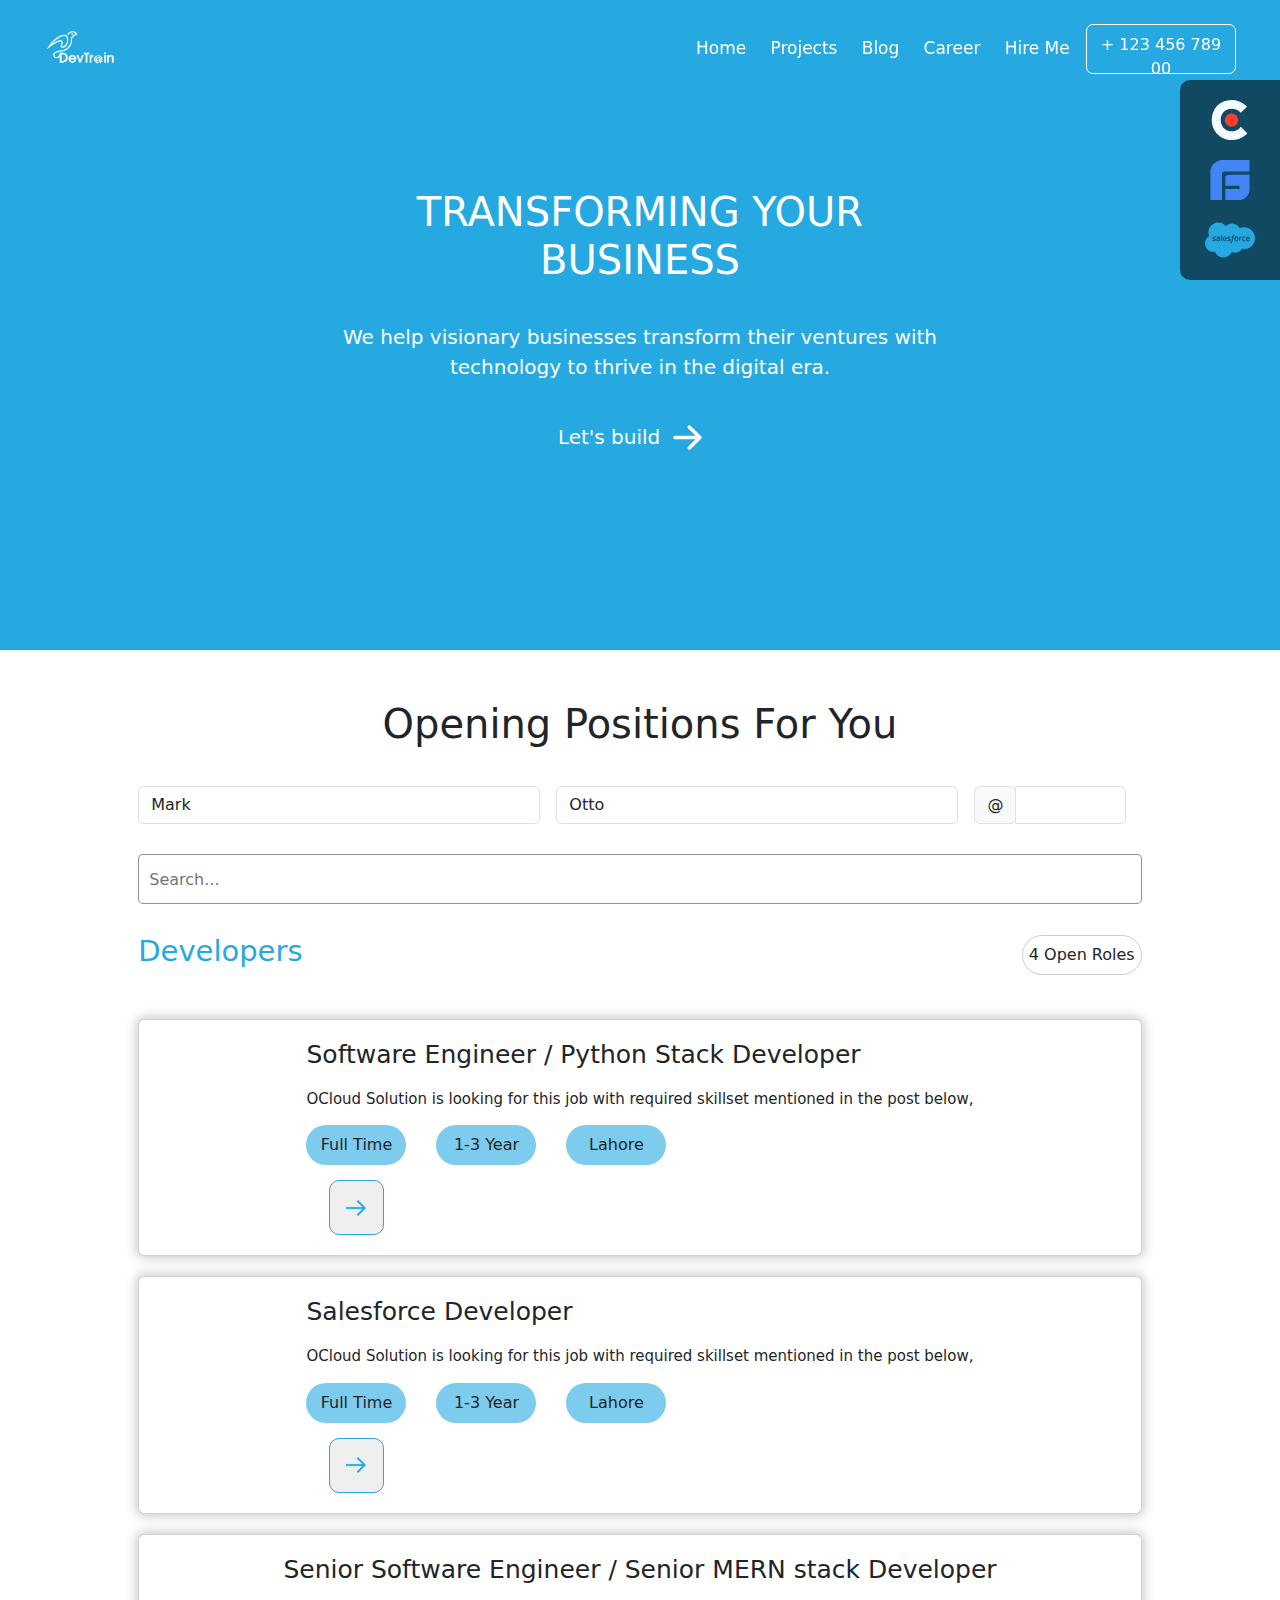
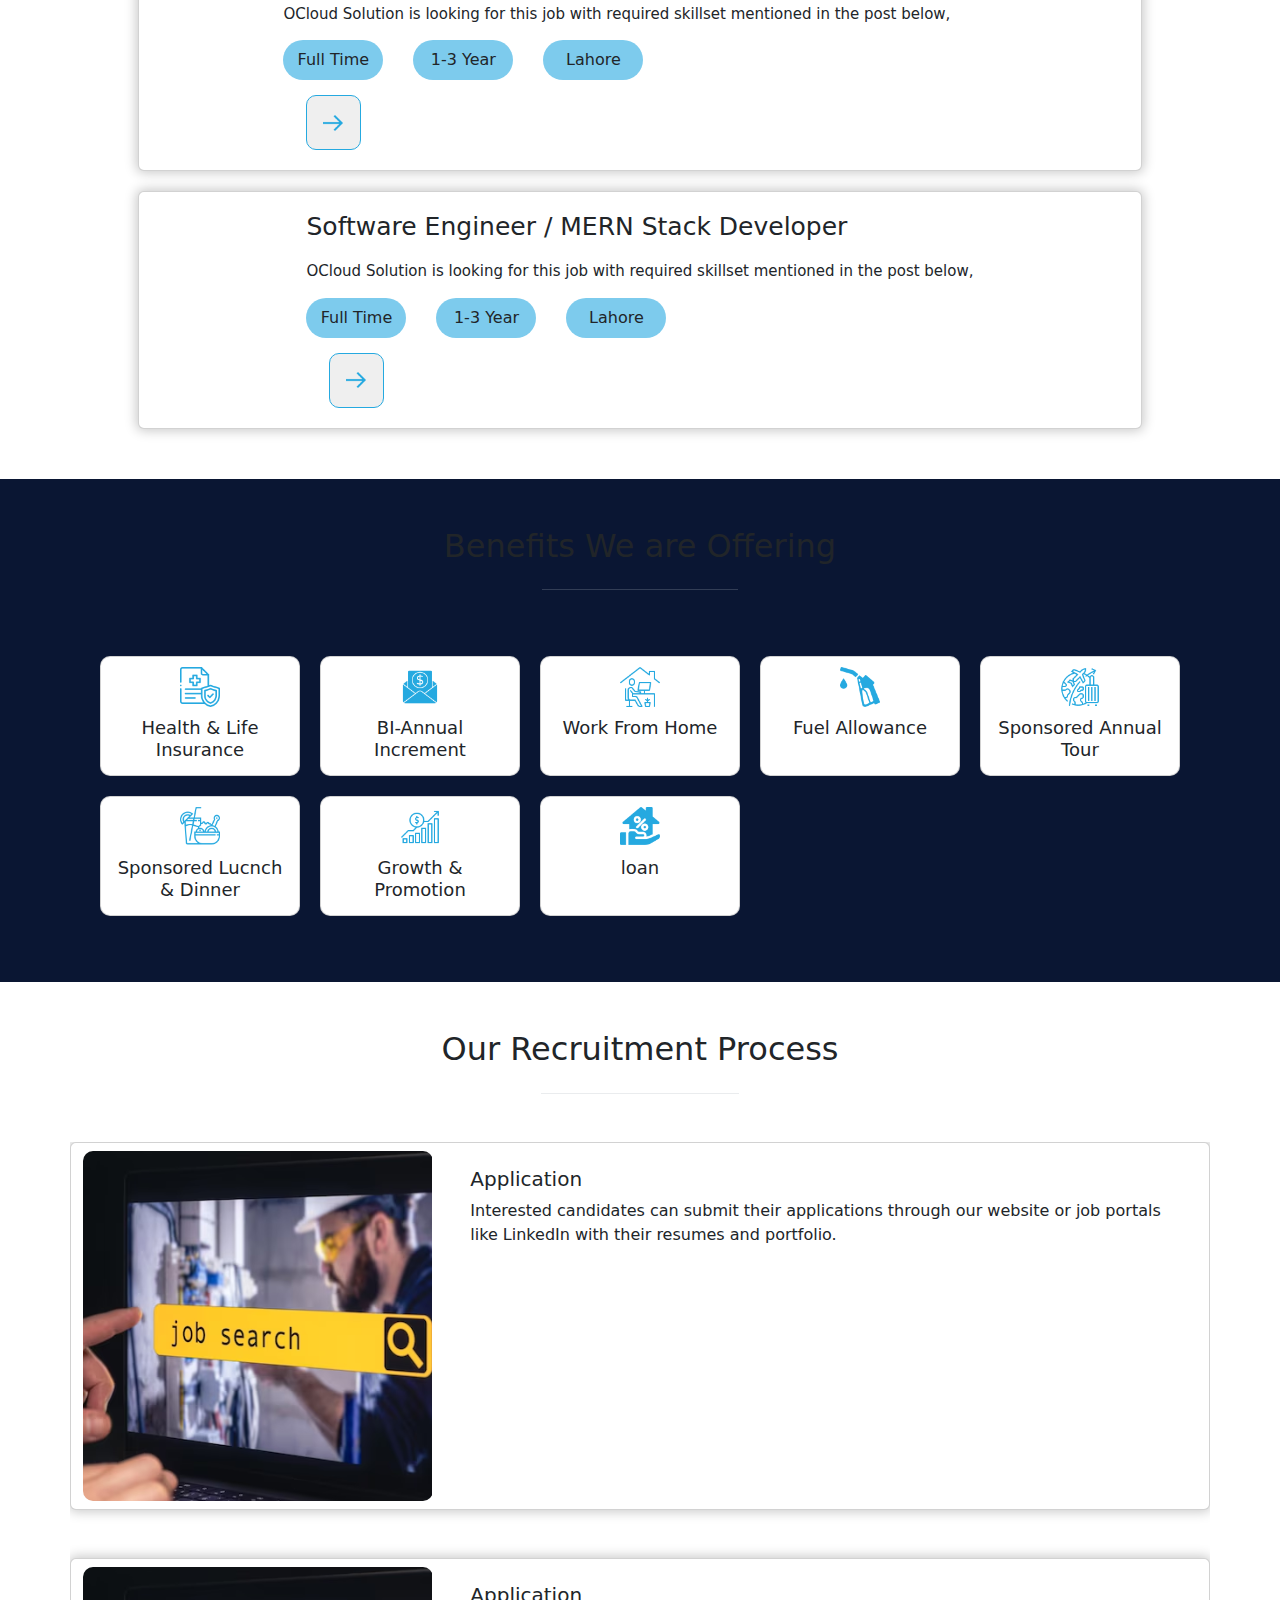
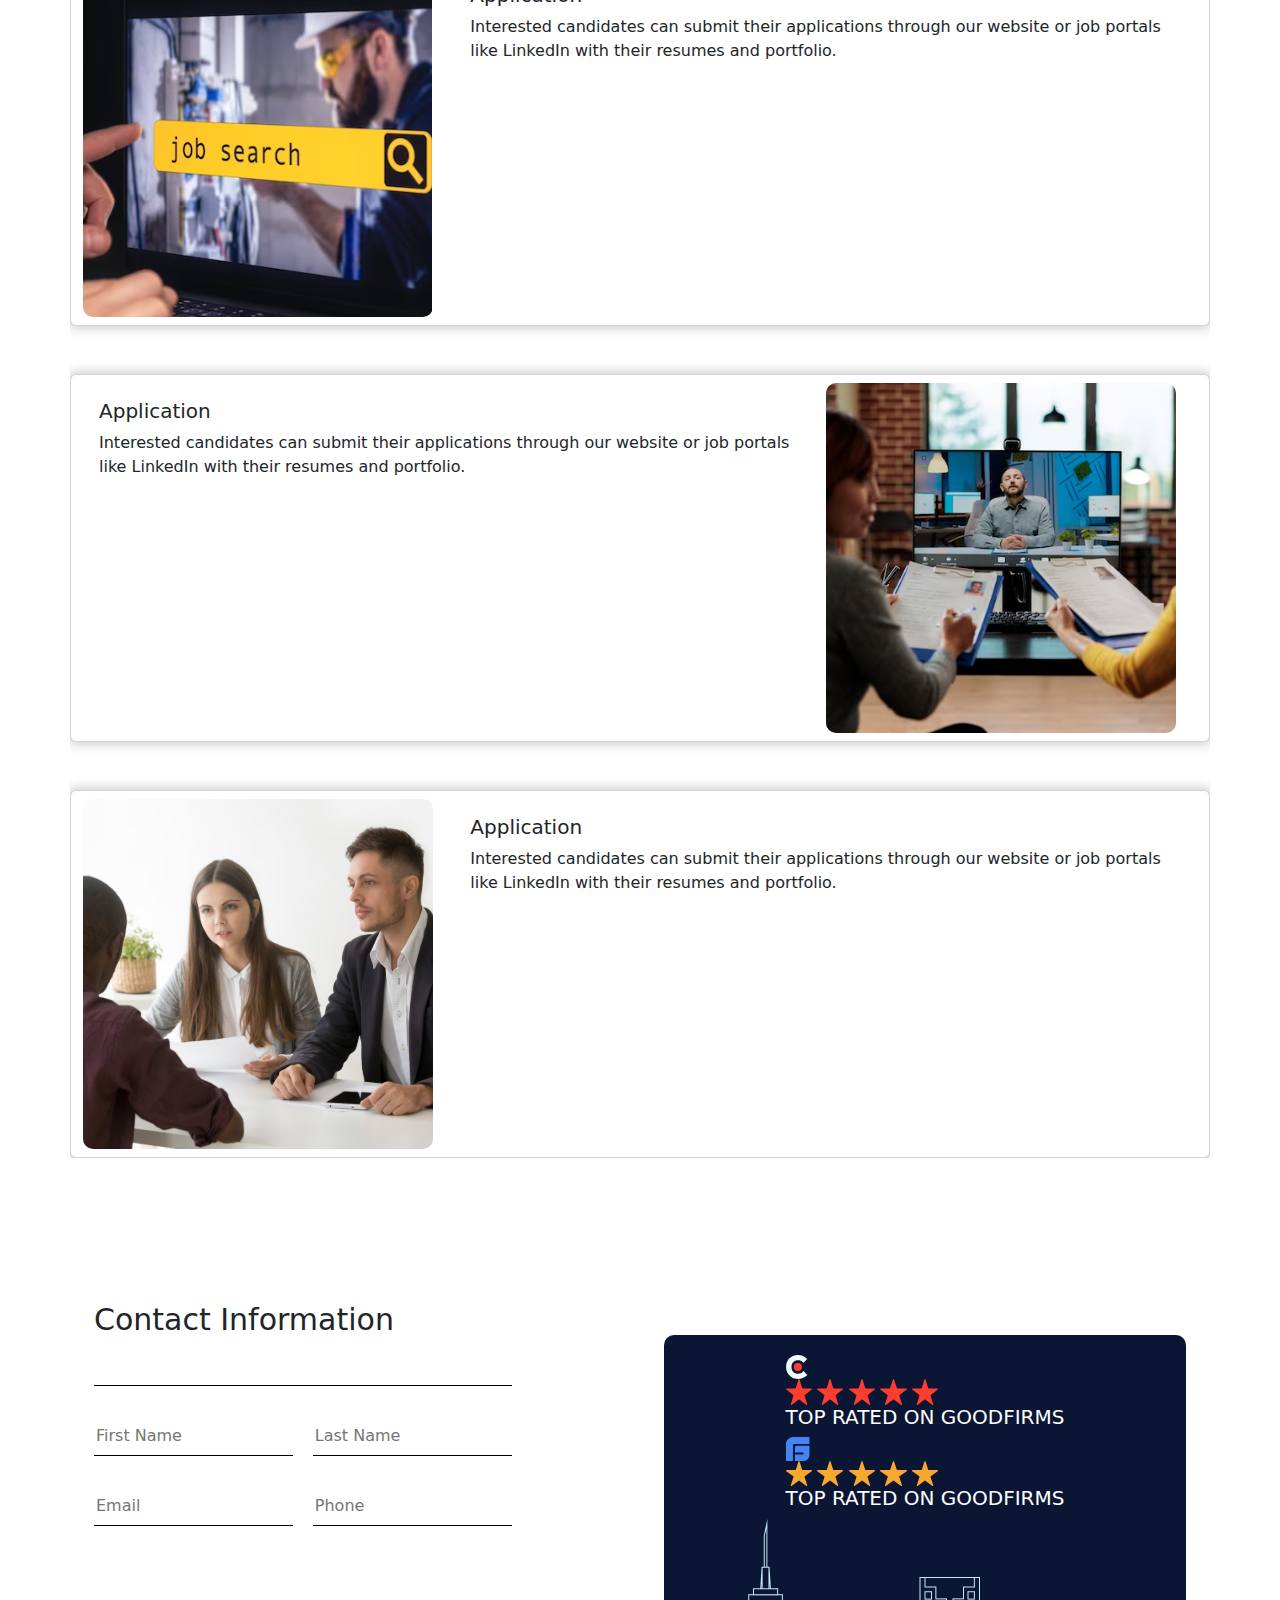
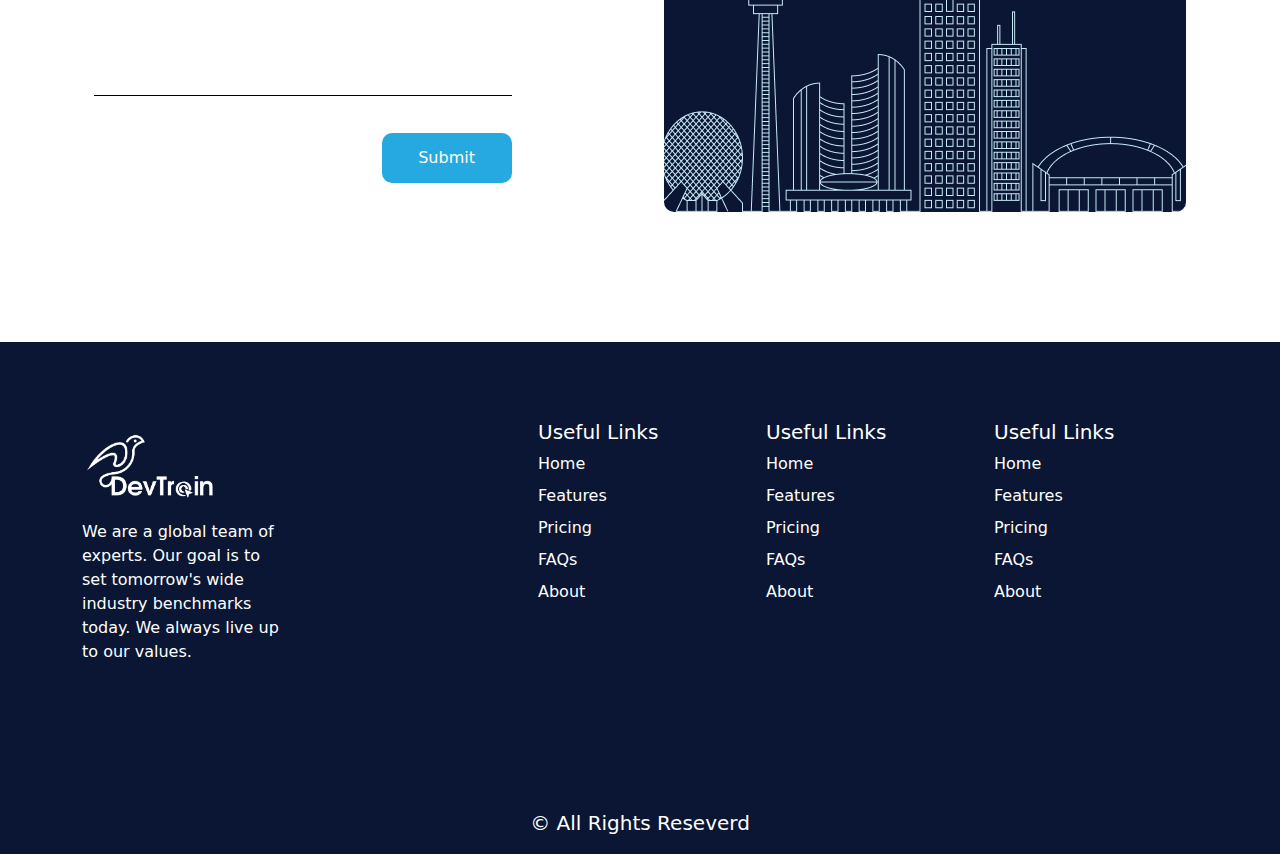
==== commit 3053315f: "Hello world" ====
--- a/career.html
+++ b/career.html
@@ -712,7 +712,7 @@
                         <img src="images/red_star.svg" alt="">
                         <img src="images/red_star.svg" alt="">
                     </div>
-                    <h5>TOP RATED ON GOODFIRMS</h5>
+                    <h5 style="color: white;">TOP RATED ON GOODFIRMS</h5>
                 </div>
             </div>
             <div class="img">
@@ -727,7 +727,7 @@
                     <img src="images/yellow_star.svg" alt="">
                     <img src="images/yellow_star.svg" alt="">
                 </div>
-                <h5>TOP RATED ON GOODFIRMS</h5>
+                <h5 style="color: white;">TOP RATED ON GOODFIRMS</h5>
             </div>
             </div>
             </div>
--- a/career.css
+++ b/career.css
@@ -1123,7 +1123,11 @@
 
 
 
-
+#header #nav .navbar-toggler{background-color: white;}
+#header.active #nav  .navbar-toggler {
+   background-color: transparent;
+   color: white;
+}
 
 
 
